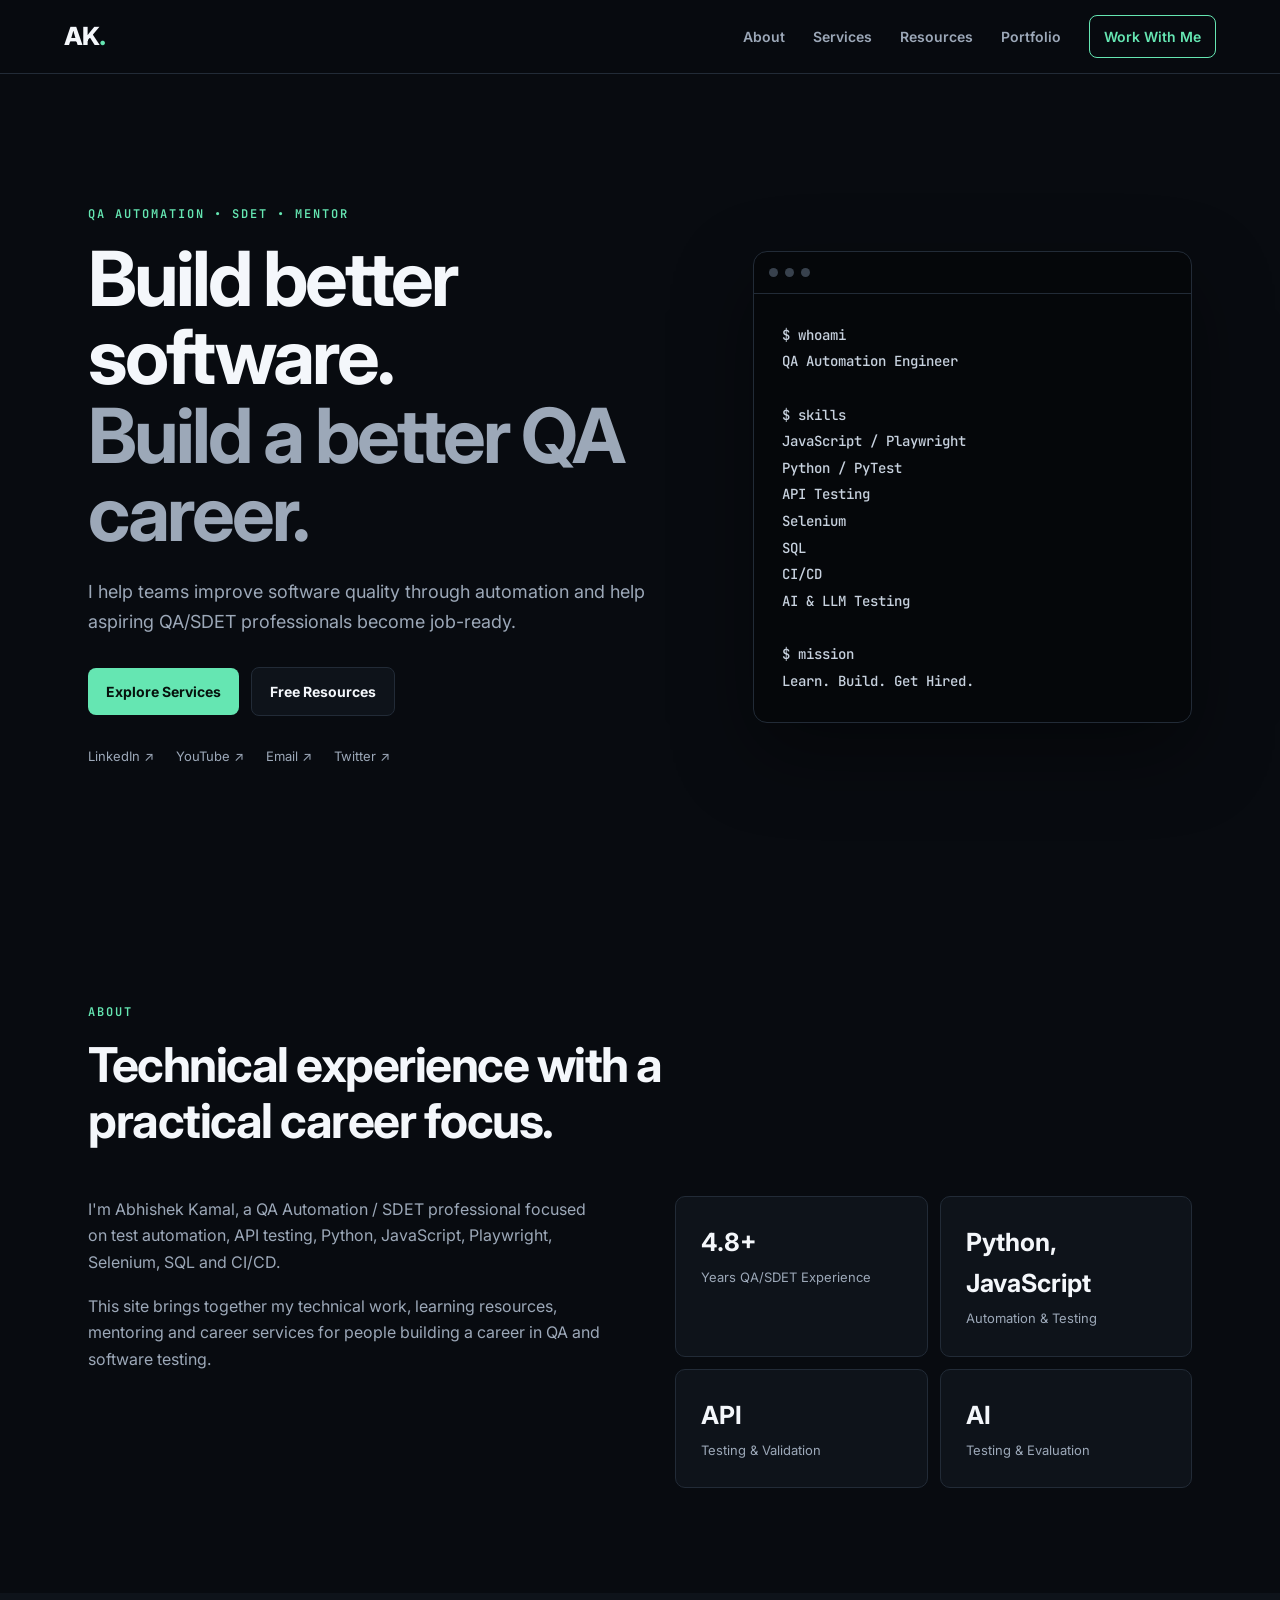
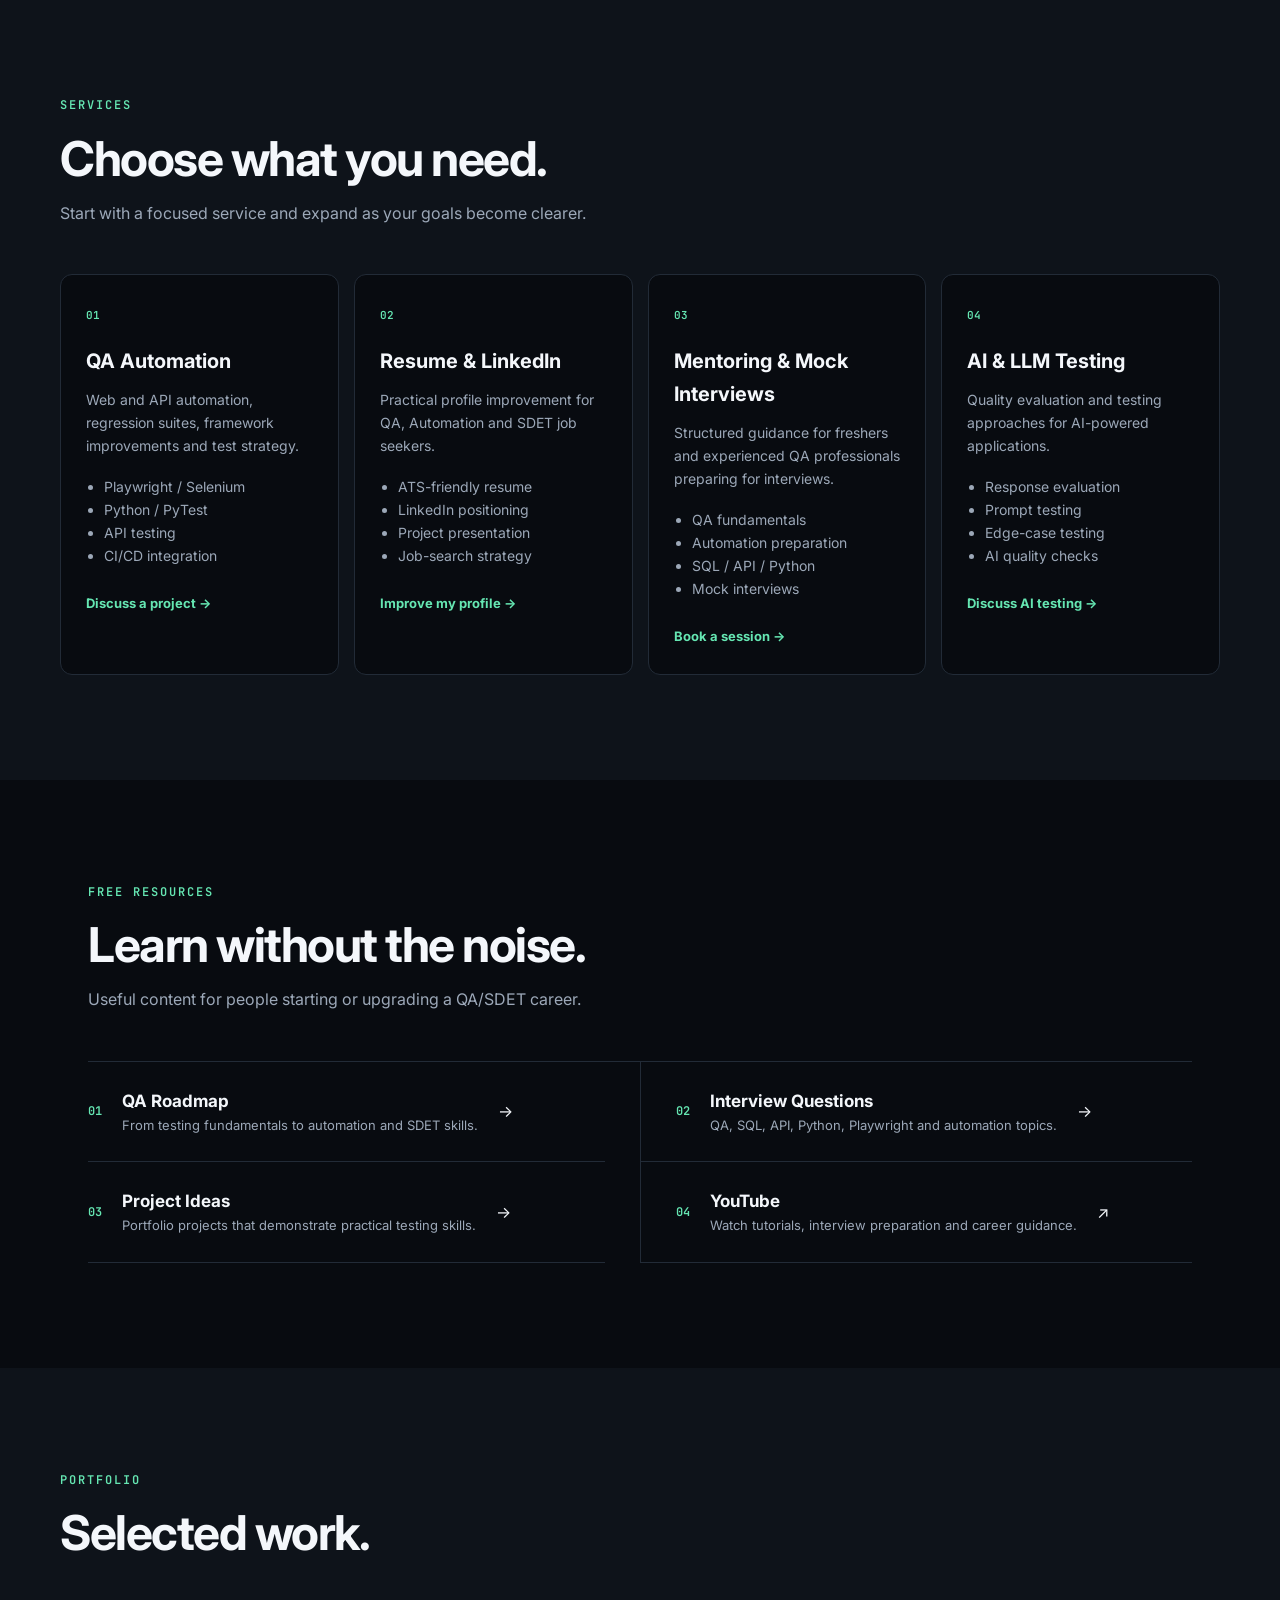
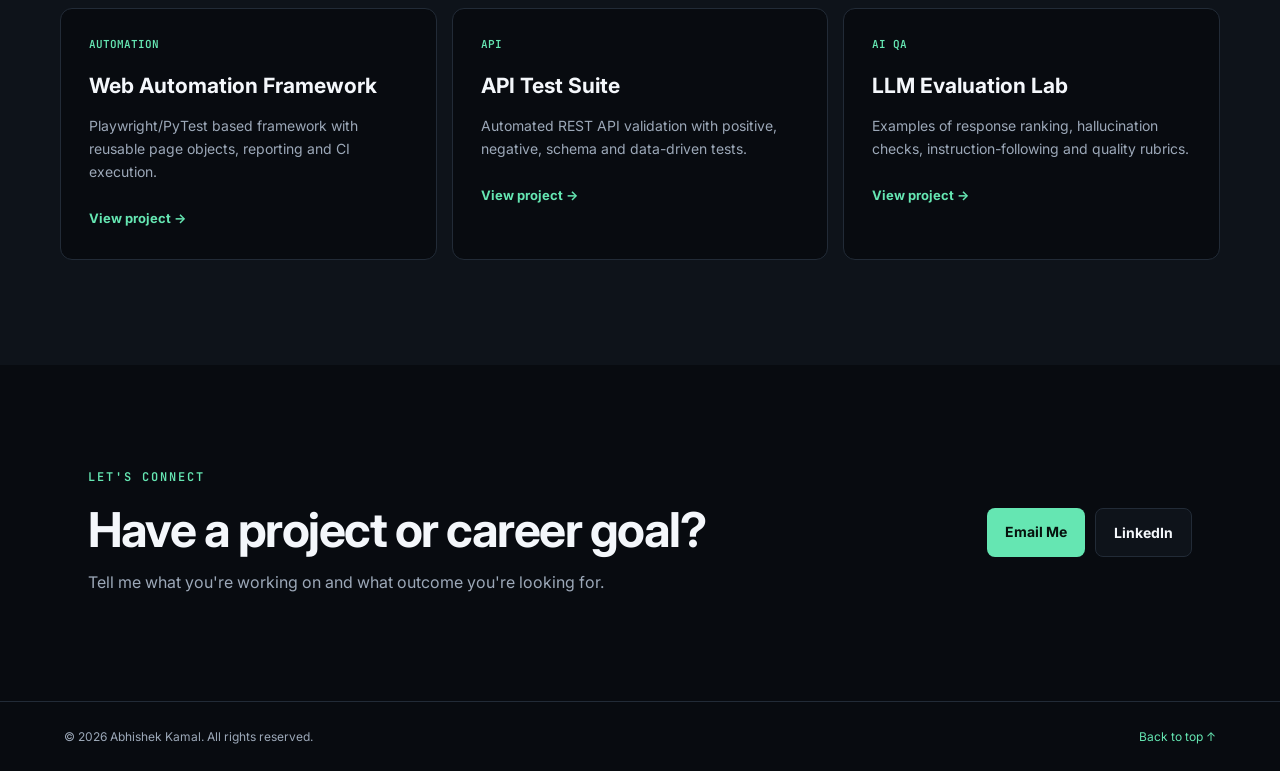
==== index.html @ b606e059 "Initial commit" ====
<!DOCTYPE html>
<html lang="en">

<head>
  <meta charset="UTF-8">
  <meta name="viewport" content="width=device-width, initial-scale=1.0">
  <meta name="description" content="Abhishek Kamal - QA Automation Engineer, SDET, mentor and career guide.">
  <title>Abhishek Kamal | QA & SDET Career Hub</title>
  <link rel="stylesheet" href="assets/css/style.css">
</head>

<body>
  <header class="navbar">
    <a class="brand" href="#home">AK<span>.</span></a>
    <button class="menu-toggle" aria-label="Toggle navigation">☰</button>
    <nav>
      <a href="#about">About</a>
      <a href="#services">Services</a>
      <a href="#resources">Resources</a>
      <a href="#portfolio">Portfolio</a>
      <a href="#contact" class="nav-cta">Work With Me</a>
    </nav>
  </header>

  <main>
    <section id="home" class="hero">
      <div class="hero-content">
        <p class="eyebrow">QA AUTOMATION • SDET • MENTOR</p>
        <h1>Build better software.<br><span>Build a better QA career.</span></h1>
        <p class="hero-text">
          I help teams improve software quality through automation and help aspiring QA/SDET professionals become
          job-ready.
        </p>
        <div class="hero-actions">
          <a class="btn primary" href="#services">Explore Services</a>
          <a class="btn secondary" href="#resources">Free Resources</a>
        </div>
        <div class="quick-links">
          <a href="https://www.linkedin.com/" target="_blank" rel="noopener">LinkedIn ↗</a>
          <a href="https://www.youtube.com/c/novicemakers_abhishekkamal" target="_blank" rel="noopener">YouTube ↗</a>
          <a href="mailto:abhishekkamal.dk+official@gmail.com">Email ↗</a>
          <a href="https://twitter.com/abhishekkamal_">Twitter ↗</a>

        </div>
      </div>
      <div class="hero-card">
        <div class="terminal">
          <div class="terminal-top"><span></span><span></span><span></span></div>
          <pre><code>$ whoami
QA Automation Engineer

$ skills
JavaScript / Playwright
Python / PyTest
API Testing
Selenium
SQL
CI/CD
AI & LLM Testing

$ mission
Learn. Build. Get Hired.</code></pre>
        </div>
      </div>
    </section>

    <section id="about" class="section">
      <div class="section-heading">
        <p class="eyebrow">ABOUT</p>
        <h2>Technical experience with a practical career focus.</h2>
      </div>
      <div class="about-grid">
        <div>
          <p>
            I'm Abhishek Kamal, a QA Automation / SDET professional focused on test automation,
            API testing, Python, JavaScript, Playwright, Selenium, SQL and CI/CD.
          </p>
          <p>
            This site brings together my technical work, learning resources, mentoring and career services
            for people building a career in QA and software testing.
          </p>
        </div>
        <div class="stats">
          <div><strong>4.8+</strong><span>Years QA/SDET Experience</span></div>
          <div><strong>Python, JavaScript</strong><span>Automation & Testing</span></div>
          <div><strong>API</strong><span>Testing & Validation</span></div>
          <div><strong>AI</strong><span>Testing & Evaluation</span></div>
        </div>
      </div>
    </section>

    <section id="services" class="section alt">
      <div class="section-heading">
        <p class="eyebrow">SERVICES</p>
        <h2>Choose what you need.</h2>
        <p>Start with a focused service and expand as your goals become clearer.</p>
      </div>
      <div class="cards">
        <article class="card">
          <span class="card-number">01</span>
          <h3>QA Automation</h3>
          <p>Web and API automation, regression suites, framework improvements and test strategy.</p>
          <ul>
            <li>Playwright / Selenium</li>
            <li>Python / PyTest</li>
            <li>API testing</li>
            <li>CI/CD integration</li>
          </ul>
          <a href="#contact">Discuss a project →</a>
        </article>
        <article class="card">
          <span class="card-number">02</span>
          <h3>Resume & LinkedIn</h3>
          <p>Practical profile improvement for QA, Automation and SDET job seekers.</p>
          <ul>
            <li>ATS-friendly resume</li>
            <li>LinkedIn positioning</li>
            <li>Project presentation</li>
            <li>Job-search strategy</li>
          </ul>
          <a href="#contact">Improve my profile →</a>
        </article>
        <article class="card">
          <span class="card-number">03</span>
          <h3>Mentoring & Mock Interviews</h3>
          <p>Structured guidance for freshers and experienced QA professionals preparing for interviews.</p>
          <ul>
            <li>QA fundamentals</li>
            <li>Automation preparation</li>
            <li>SQL / API / Python</li>
            <li>Mock interviews</li>
          </ul>
          <a href="#contact">Book a session →</a>
        </article>
        <article class="card">
          <span class="card-number">04</span>
          <h3>AI & LLM Testing</h3>
          <p>Quality evaluation and testing approaches for AI-powered applications.</p>
          <ul>
            <li>Response evaluation</li>
            <li>Prompt testing</li>
            <li>Edge-case testing</li>
            <li>AI quality checks</li>
          </ul>
          <a href="#contact">Discuss AI testing →</a>
        </article>
      </div>
    </section>

    <section id="resources" class="section">
      <div class="section-heading">
        <p class="eyebrow">FREE RESOURCES</p>
        <h2>Learn without the noise.</h2>
        <p>Useful content for people starting or upgrading a QA/SDET career.</p>
      </div>
      <div class="resource-grid">
        <a class="resource" href="#" onclick="return false;"><span>01</span>
          <div>
            <h3>QA Roadmap</h3>
            <p>From testing fundamentals to automation and SDET skills.</p>
          </div>→
        </a>
        <a class="resource" href="#" onclick="return false;"><span>02</span>
          <div>
            <h3>Interview Questions</h3>
            <p>QA, SQL, API, Python, Playwright and automation topics.</p>
          </div>→
        </a>
        <a class="resource" href="#" onclick="return false;"><span>03</span>
          <div>
            <h3>Project Ideas</h3>
            <p>Portfolio projects that demonstrate practical testing skills.</p>
          </div>→
        </a>
        <a class="resource" href="https://www.youtube.com/" target="_blank" rel="noopener"><span>04</span>
          <div>
            <h3>YouTube</h3>
            <p>Watch tutorials, interview preparation and career guidance.</p>
          </div>↗
        </a>
      </div>
    </section>

    <section id="portfolio" class="section alt">
      <div class="section-heading">
        <p class="eyebrow">PORTFOLIO</p>
        <h2>Selected work.</h2>
      </div>
      <div class="portfolio-grid">
        <article class="project">
          <div class="project-tag">AUTOMATION</div>
          <h3>Web Automation Framework</h3>
          <p>Playwright/PyTest based framework with reusable page objects, reporting and CI execution.</p><a href="#"
            onclick="return false;">View project →</a>
        </article>
        <article class="project">
          <div class="project-tag">API</div>
          <h3>API Test Suite</h3>
          <p>Automated REST API validation with positive, negative, schema and data-driven tests.</p><a href="#"
            onclick="return false;">View project →</a>
        </article>
        <article class="project">
          <div class="project-tag">AI QA</div>
          <h3>LLM Evaluation Lab</h3>
          <p>Examples of response ranking, hallucination checks, instruction-following and quality rubrics.</p><a
            href="#" onclick="return false;">View project →</a>
        </article>
      </div>
    </section>

    <section id="contact" class="section contact">
      <div>
        <p class="eyebrow">LET'S CONNECT</p>
        <h2>Have a project or career goal?</h2>
        <p>Tell me what you're working on and what outcome you're looking for.</p>
      </div>
      <div class="contact-actions">
        <a class="btn primary" href="mailto:abhishekkamal.dk+official@gmail.com?subject=Website%20Enquiry">Email Me</a>
        <a class="btn secondary" href="https://www.linkedin.com/" target="_blank" rel="noopener">LinkedIn</a>
      </div>
    </section>
  </main>

  <footer>
    <p>© 2026 Abhishek Kamal. All rights reserved.</p>
    <div><a href="#home">Back to top ↑</a></div>
  </footer>
  <script src="assets/js/script.js"></script>
</body>

</html>
---- assets/css/style.css ----
@import url('https://fonts.googleapis.com/css2?family=Inter:wght@400;500;600;700;800&family=JetBrains+Mono:wght@500;600&display=swap');

:root {
  --bg: #080b10;
  --surface: #0e131a;
  --surface-2: #121923;
  --text: #f4f7fb;
  --muted: #9ca8b8;
  --line: #222b37;
  --accent: #65e6b2;
  --accent-2: #5bc0ff;
  --max: 1160px;
}

* { box-sizing: border-box; margin: 0; padding: 0; }
html { scroll-behavior: smooth; }
body {
  background: var(--bg); color: var(--text); font-family: Inter, sans-serif;
  line-height: 1.65;
}
a { color: inherit; text-decoration: none; }
.navbar {
  height: 74px; border-bottom: 1px solid var(--line); display: flex;
  align-items: center; justify-content: space-between; padding: 0 5vw;
  position: sticky; top: 0; z-index: 10; background: rgba(8,11,16,.9);
  backdrop-filter: blur(12px);
}
.brand { font-size: 25px; font-weight: 800; letter-spacing: -1px; }
.brand span { color: var(--accent); }
nav { display: flex; align-items: center; gap: 28px; }
nav a { color: var(--muted); font-size: 14px; font-weight: 600; }
nav a:hover { color: var(--text); }
.nav-cta { border: 1px solid var(--accent); color: var(--accent); padding: 9px 14px; border-radius: 8px; }
.menu-toggle { display: none; background: none; border: 0; color: var(--text); font-size: 24px; }

.hero, .section { max-width: var(--max); margin: auto; padding: 105px 28px; }
.hero { min-height: calc(100vh - 74px); display: grid; grid-template-columns: 1.15fr .85fr; gap: 70px; align-items: center; }
.eyebrow { font: 600 12px/1.2 "JetBrains Mono", monospace; letter-spacing: 2px; color: var(--accent); margin-bottom: 18px; }
h1 { font-size: clamp(42px, 6vw, 76px); line-height: 1.03; letter-spacing: -3px; }
h1 span { color: var(--muted); }
.hero-text { color: var(--muted); font-size: 18px; max-width: 650px; margin: 25px 0 30px; }
.hero-actions, .quick-links { display: flex; gap: 12px; align-items: center; flex-wrap: wrap; }
.btn { display: inline-block; padding: 12px 18px; border-radius: 8px; font-weight: 700; font-size: 14px; }
.primary { background: var(--accent); color: #06120d; }
.secondary { border: 1px solid var(--line); background: var(--surface); }
.quick-links { margin-top: 30px; gap: 22px; }
.quick-links a { color: var(--muted); font-size: 13px; }
.quick-links a:hover { color: var(--accent); }

.terminal { border: 1px solid var(--line); border-radius: 14px; background: #05070a; box-shadow: 0 30px 80px rgba(0,0,0,.4); overflow: hidden; }
.terminal-top { height: 42px; border-bottom: 1px solid var(--line); display: flex; align-items: center; gap: 7px; padding: 0 15px; }
.terminal-top span { width: 9px; height: 9px; border-radius: 50%; background: #38414d; }
pre { padding: 28px; overflow: auto; }
code { font: 500 14px/1.9 "JetBrains Mono", monospace; color: #c8d2df; }

.section-heading { max-width: 720px; margin-bottom: 48px; }
.section-heading h2, .contact h2 { font-size: clamp(30px, 4vw, 48px); line-height: 1.15; letter-spacing: -1.5px; }
.section-heading > p:last-child { color: var(--muted); margin-top: 14px; }
.alt { max-width: none; background: var(--surface); }
.alt > * { max-width: var(--max); margin-left: auto; margin-right: auto; }
.about-grid { display: grid; grid-template-columns: 1fr 1fr; gap: 70px; }
.about-grid p { color: var(--muted); margin-bottom: 18px; }
.stats { display: grid; grid-template-columns: 1fr 1fr; gap: 12px; }
.stats div { border: 1px solid var(--line); background: var(--surface); padding: 25px; border-radius: 10px; }
.stats strong { display: block; font-size: 25px; }
.stats span { color: var(--muted); font-size: 13px; }

.cards { display: grid; grid-template-columns: repeat(4, 1fr); gap: 15px; }
.card { border: 1px solid var(--line); background: var(--bg); padding: 25px; border-radius: 12px; }
.card-number, .project-tag { font: 600 11px "JetBrains Mono", monospace; color: var(--accent); }
.card h3 { margin: 18px 0 10px; font-size: 20px; }
.card p, .card li, .project p { color: var(--muted); font-size: 14px; }
.card ul { margin: 18px 0 22px 18px; }
.card a, .project a { color: var(--accent); font-size: 13px; font-weight: 700; }

.resource-grid { display: grid; grid-template-columns: 1fr 1fr; border-top: 1px solid var(--line); }
.resource { padding: 25px 0; border-bottom: 1px solid var(--line); display: flex; gap: 20px; align-items: center; }
.resource:nth-child(odd) { margin-right: 35px; }
.resource:nth-child(even) { padding-left: 35px; border-left: 1px solid var(--line); }
.resource span { font: 600 12px "JetBrains Mono", monospace; color: var(--accent); }
.resource h3 { font-size: 17px; }
.resource p { color: var(--muted); font-size: 13px; }

.portfolio-grid { display: grid; grid-template-columns: repeat(3, 1fr); gap: 15px; }
.project { border: 1px solid var(--line); padding: 28px; border-radius: 12px; background: var(--bg); }
.project h3 { margin: 18px 0 10px; font-size: 21px; }
.project a { display: inline-block; margin-top: 25px; }

.contact { display: flex; justify-content: space-between; align-items: center; gap: 40px; }
.contact p:last-child { color: var(--muted); margin-top: 12px; }
.contact-actions { display: flex; gap: 10px; white-space: nowrap; }

footer { border-top: 1px solid var(--line); padding: 25px 5vw; display: flex; justify-content: space-between; color: var(--muted); font-size: 12px; }
footer a { color: var(--accent); }

@media (max-width: 900px) {
  .hero { grid-template-columns: 1fr; padding-top: 75px; }
  .cards { grid-template-columns: 1fr 1fr; }
  .about-grid { grid-template-columns: 1fr; }
  .portfolio-grid { grid-template-columns: 1fr; }
}
@media (max-width: 650px) {
  .navbar { padding: 0 20px; }
  .menu-toggle { display: block; }
  nav { display: none; position: absolute; top: 74px; left: 0; right: 0; background: var(--surface); padding: 20px; flex-direction: column; align-items: stretch; }
  nav.open { display: flex; }
  .hero, .section { padding: 75px 20px; }
  h1 { letter-spacing: -2px; }
  .cards, .stats, .resource-grid { grid-template-columns: 1fr; }
  .resource:nth-child(odd) { margin-right: 0; }
  .resource:nth-child(even) { padding-left: 0; border-left: 0; }
  .contact { display: block; }
  .contact-actions { margin-top: 25px; }
  footer { display: block; }
}
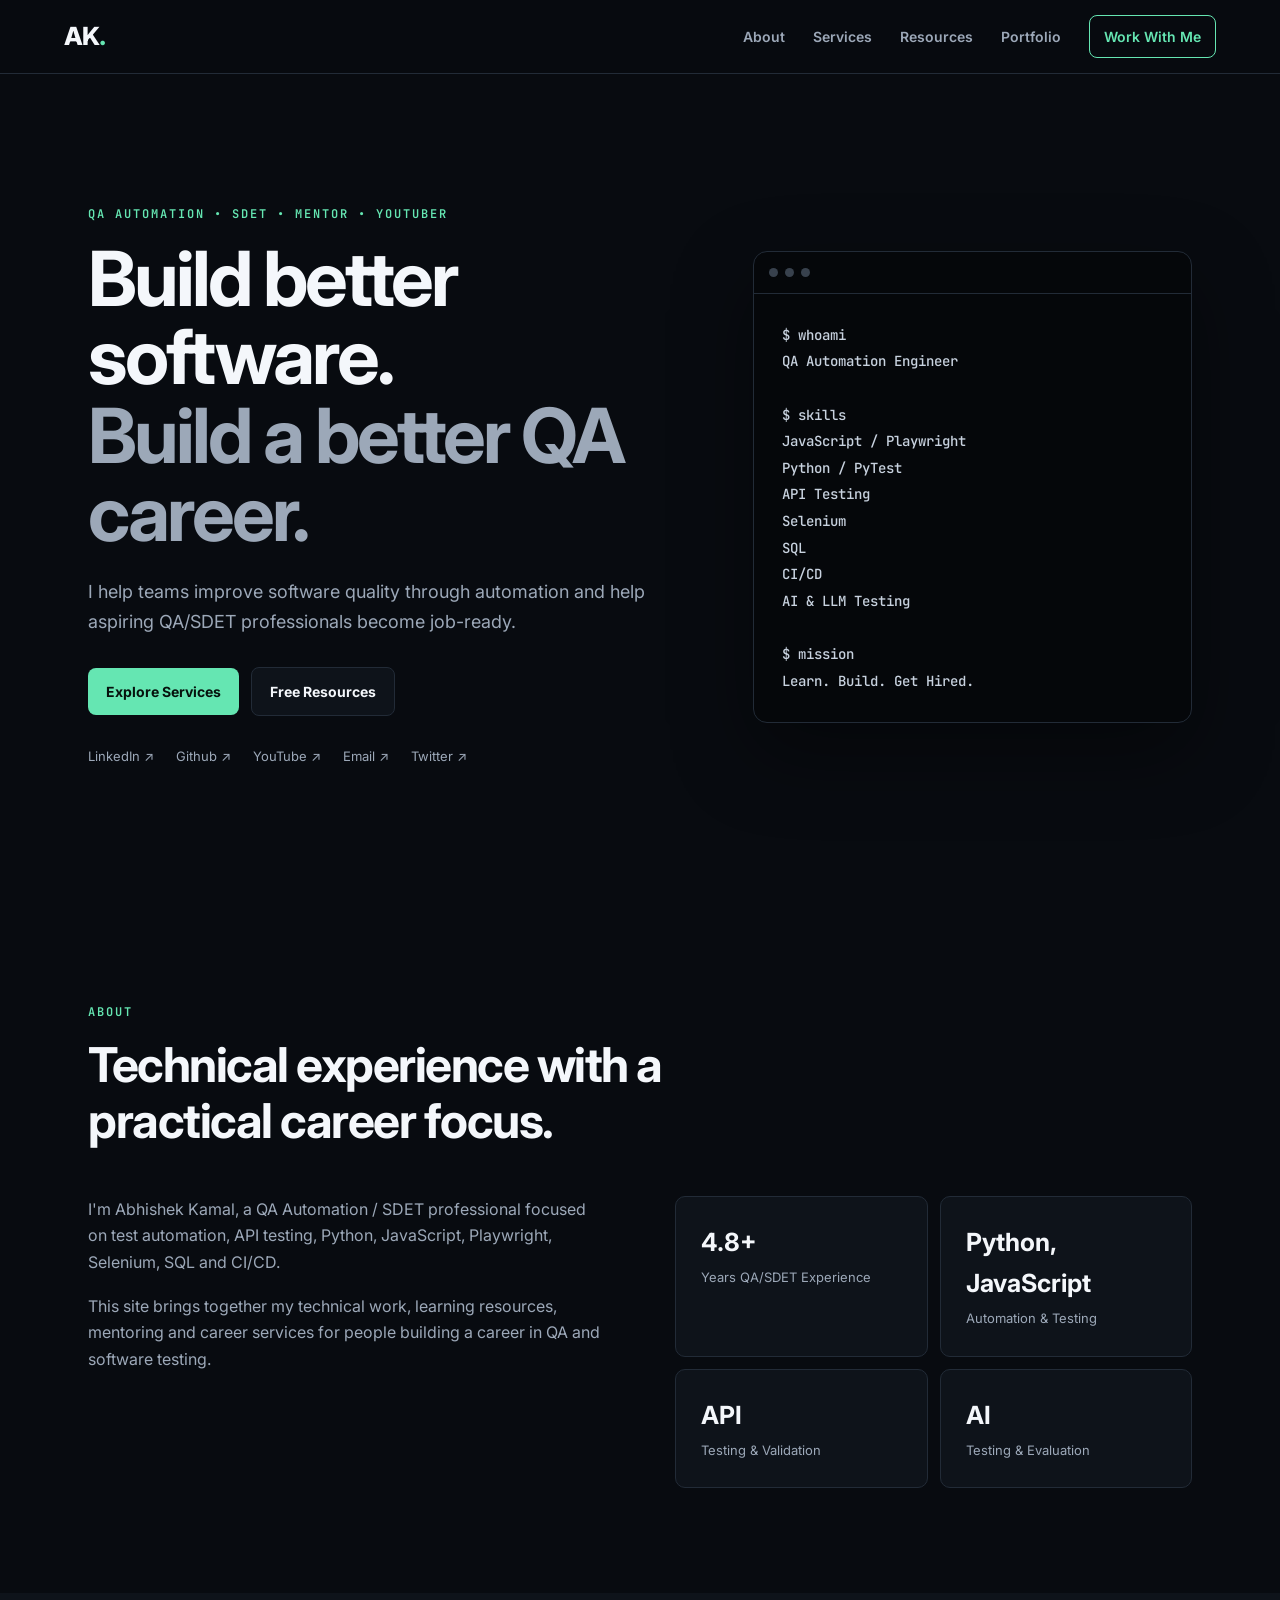
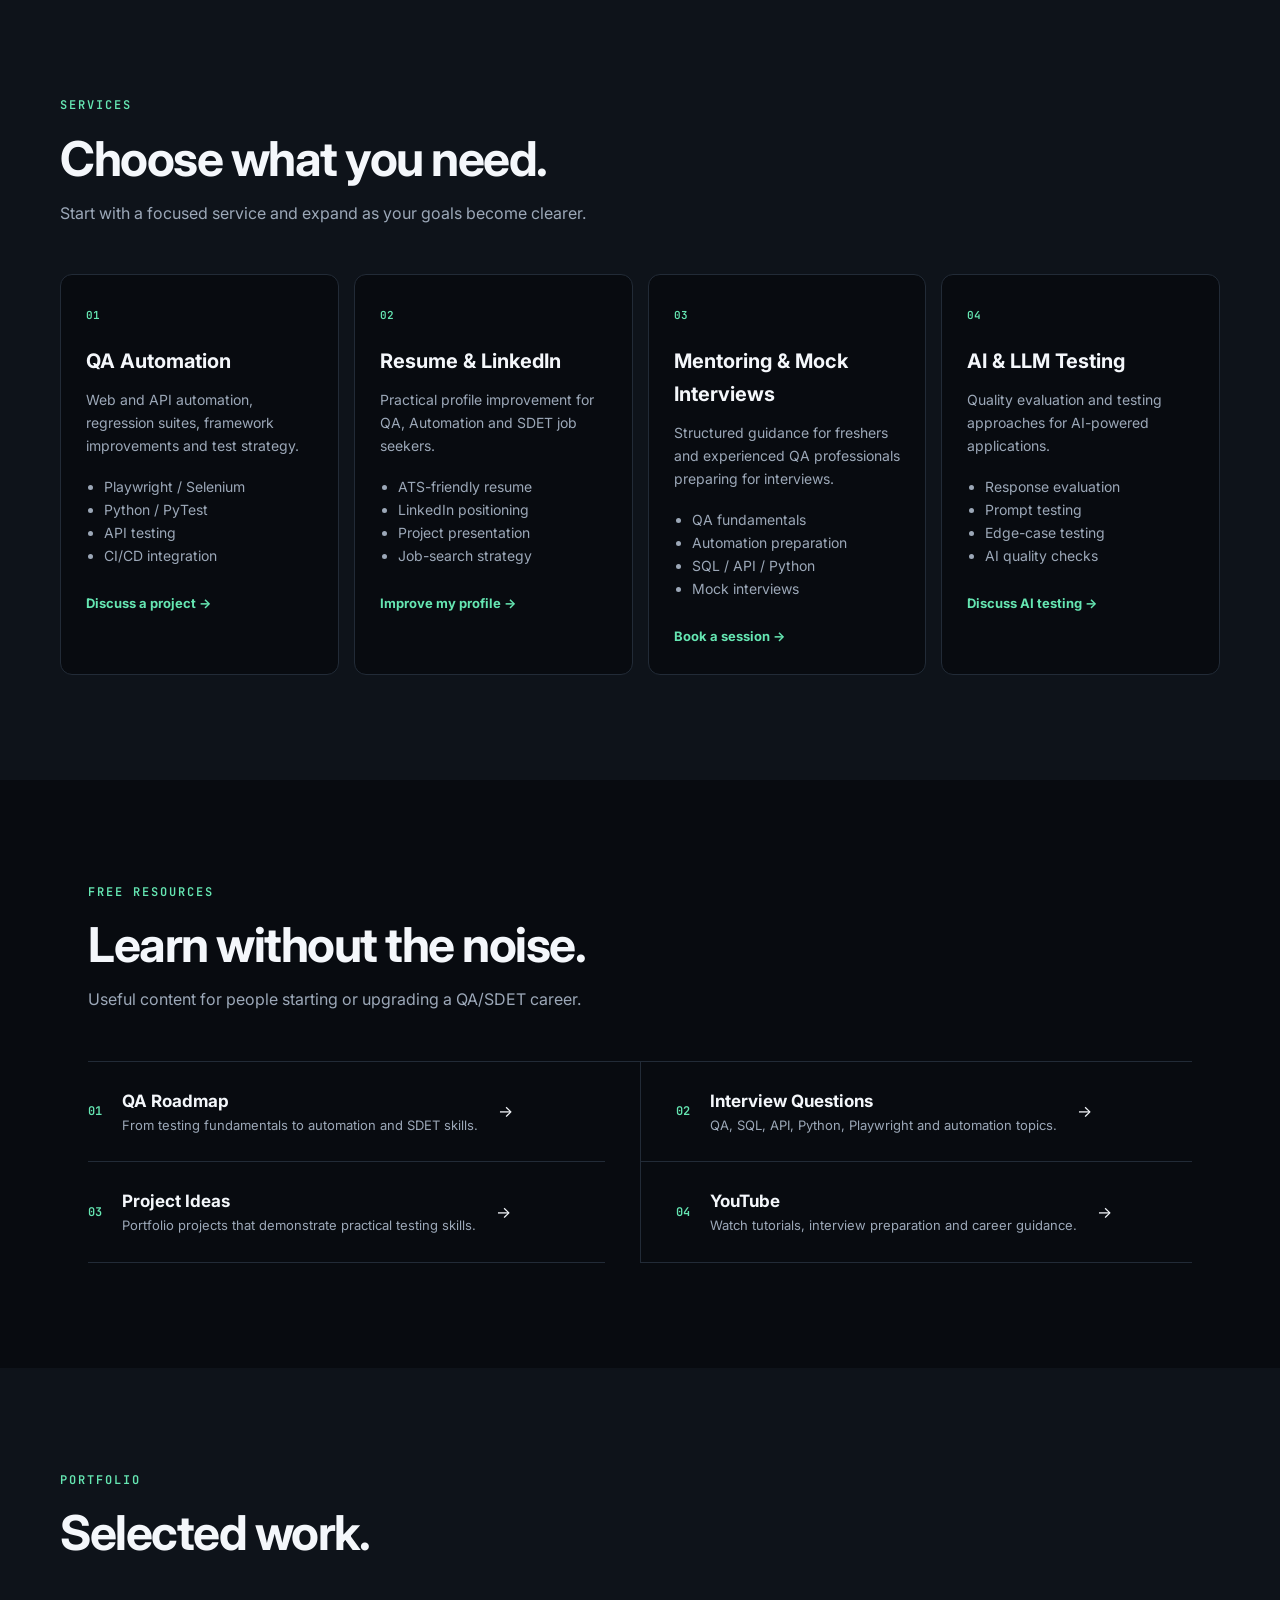
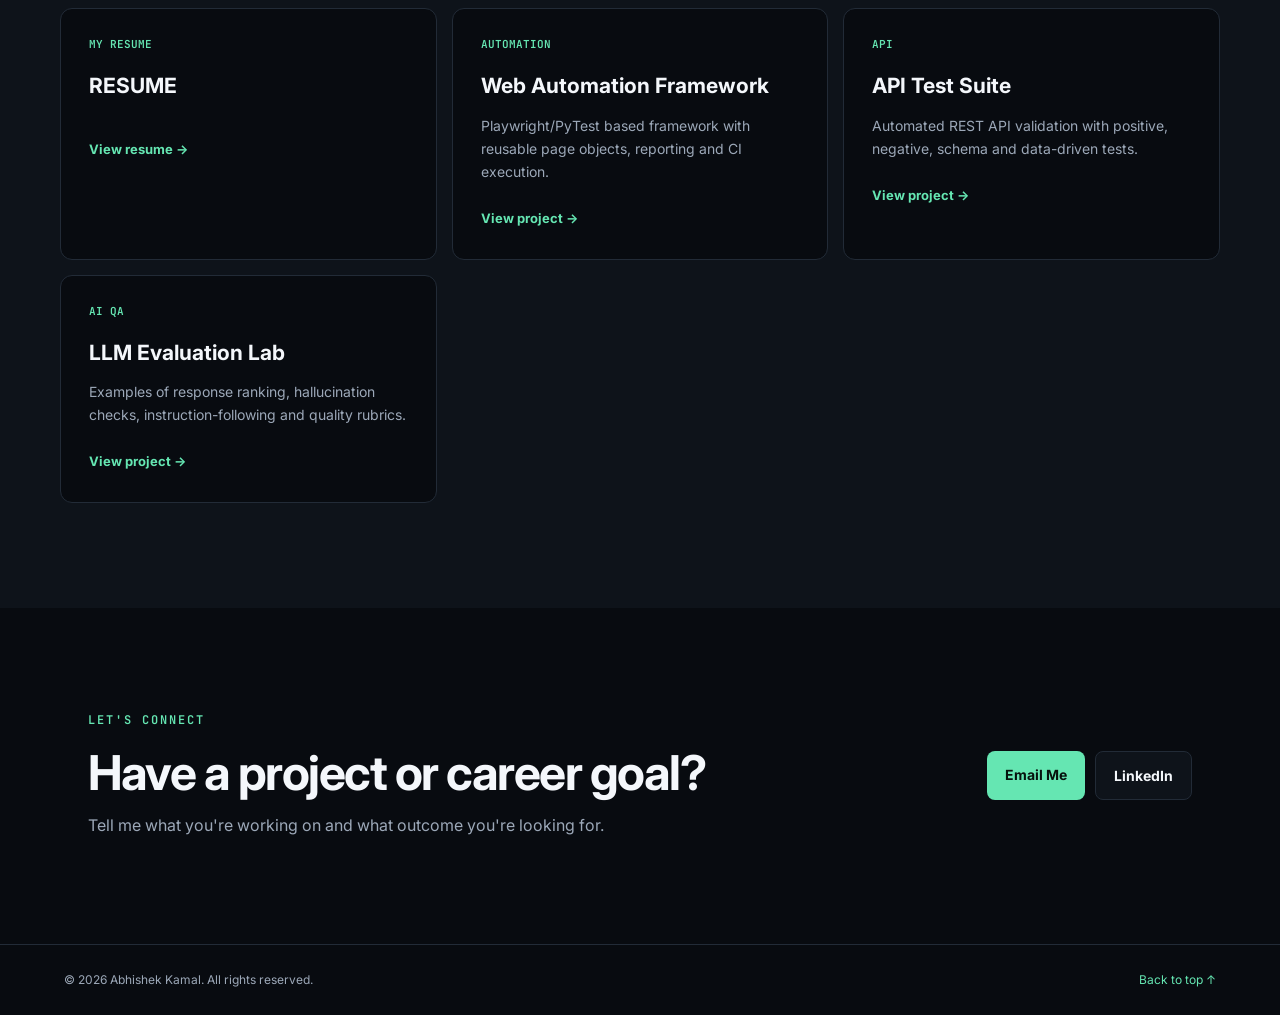
==== commit 8b33884c: "added pdf files" ====
--- a/index.html
+++ b/index.html
@@ -25,7 +25,7 @@
   <main>
     <section id="home" class="hero">
       <div class="hero-content">
-        <p class="eyebrow">QA AUTOMATION • SDET • MENTOR</p>
+        <p class="eyebrow">QA AUTOMATION • SDET • MENTOR • YOUTUBER</p>
         <h1>Build better software.<br><span>Build a better QA career.</span></h1>
         <p class="hero-text">
           I help teams improve software quality through automation and help aspiring QA/SDET professionals become
@@ -37,6 +37,7 @@
         </div>
         <div class="quick-links">
           <a href="https://www.linkedin.com/" target="_blank" rel="noopener">LinkedIn ↗</a>
+          <a href="https://github.com/abhishek-kamal">Github ↗</a>
           <a href="https://www.youtube.com/c/novicemakers_abhishekkamal" target="_blank" rel="noopener">YouTube ↗</a>
           <a href="mailto:abhishekkamal.dk+official@gmail.com">Email ↗</a>
           <a href="https://twitter.com/abhishekkamal_">Twitter ↗</a>
@@ -154,29 +155,29 @@
         <p>Useful content for people starting or upgrading a QA/SDET career.</p>
       </div>
       <div class="resource-grid">
-        <a class="resource" href="#" onclick="return false;"><span>01</span>
+        <a class="resource" href="./assets/documents/Abhishek_Kamal_QA_Roadmap_Master_Guide.pdf" target="_blank"><span>01</span>
           <div>
             <h3>QA Roadmap</h3>
             <p>From testing fundamentals to automation and SDET skills.</p>
           </div>→
         </a>
-        <a class="resource" href="#" onclick="return false;"><span>02</span>
+        <a class="resource" href="./assets/documents/Abhishek_Kamal_QA_SDET_Interview_Questions_Master_Guide.pdf" target="_blank"><span>02</span>
           <div>
             <h3>Interview Questions</h3>
             <p>QA, SQL, API, Python, Playwright and automation topics.</p>
           </div>→
         </a>
-        <a class="resource" href="#" onclick="return false;"><span>03</span>
+        <a class="resource" href="./assets/documents/Abhishek_Kamal_QA_SDET_Project_Ideas_Master_Guide.pdf" target="_blank"><span>03</span>
           <div>
             <h3>Project Ideas</h3>
             <p>Portfolio projects that demonstrate practical testing skills.</p>
           </div>→
         </a>
-        <a class="resource" href="https://www.youtube.com/" target="_blank" rel="noopener"><span>04</span>
+        <a class="resource" href="./assets/documents/Abhishek_Kamal_QA_SDET_YouTube_Tutorials_Career_Guide_Master_Guide.pdf" target="_blank" rel="noopener"><span>04</span>
           <div>
             <h3>YouTube</h3>
             <p>Watch tutorials, interview preparation and career guidance.</p>
-          </div>↗
+          </div>→
         </a>
       </div>
     </section>
@@ -187,6 +188,12 @@
         <h2>Selected work.</h2>
       </div>
       <div class="portfolio-grid">
+        <article class="project">
+          <div class="project-tag">MY RESUME</div>
+          <h3>RESUME</h3>
+          <p></p><a href="#"
+            onclick="return false;">View resume →</a>
+        </article>
         <article class="project">
           <div class="project-tag">AUTOMATION</div>
           <h3>Web Automation Framework</h3>
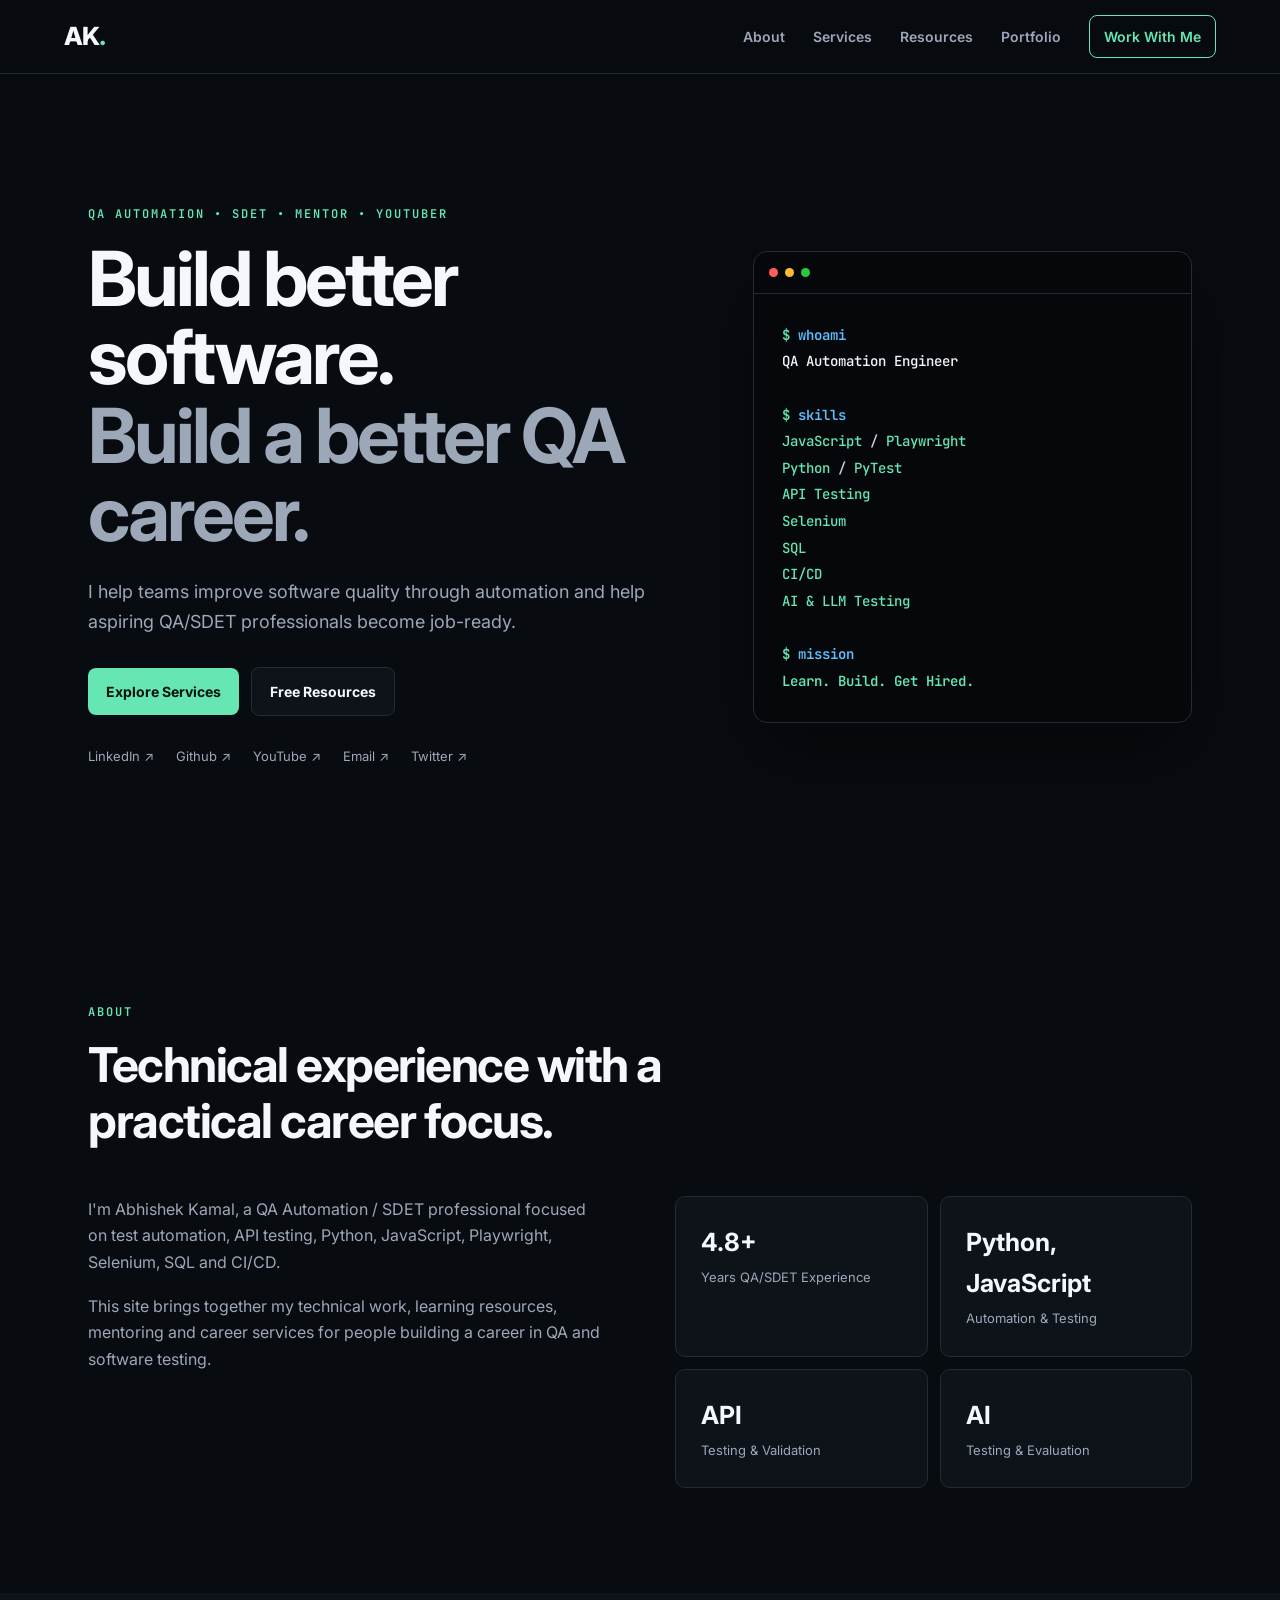
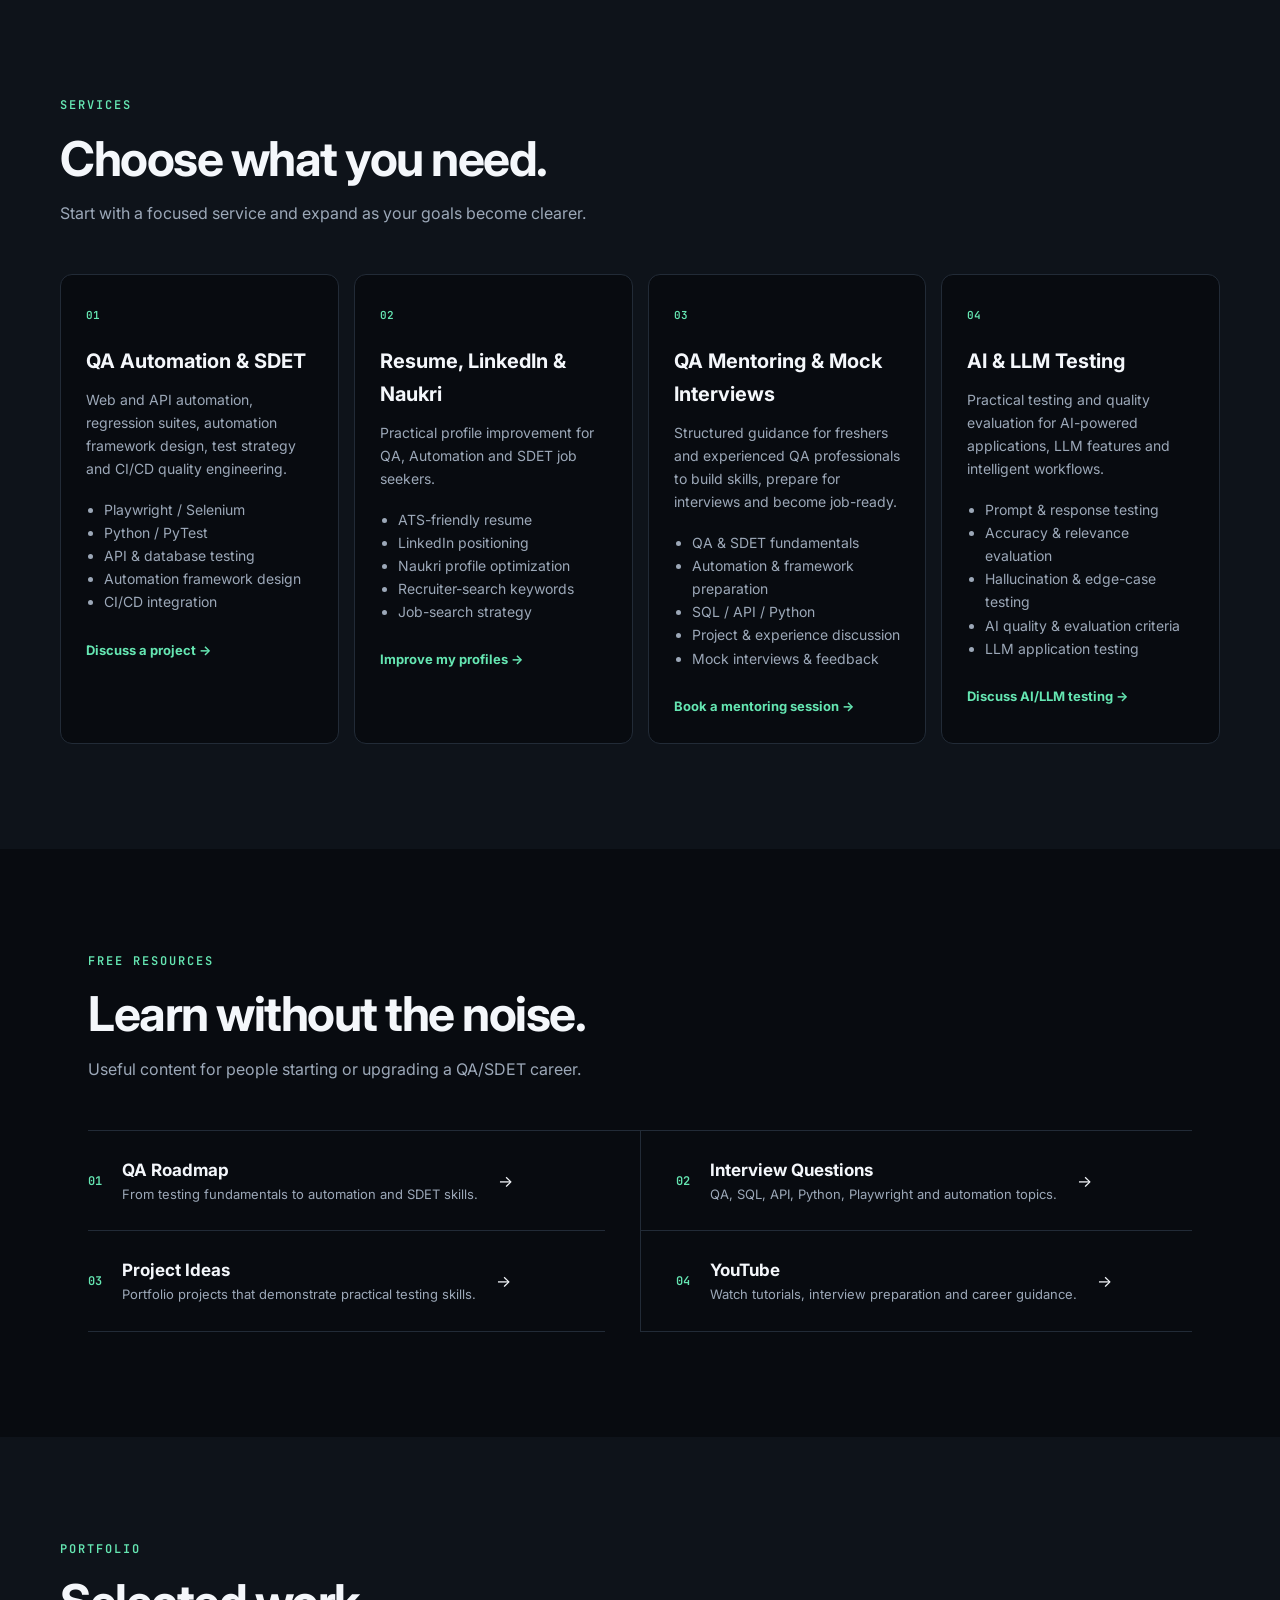
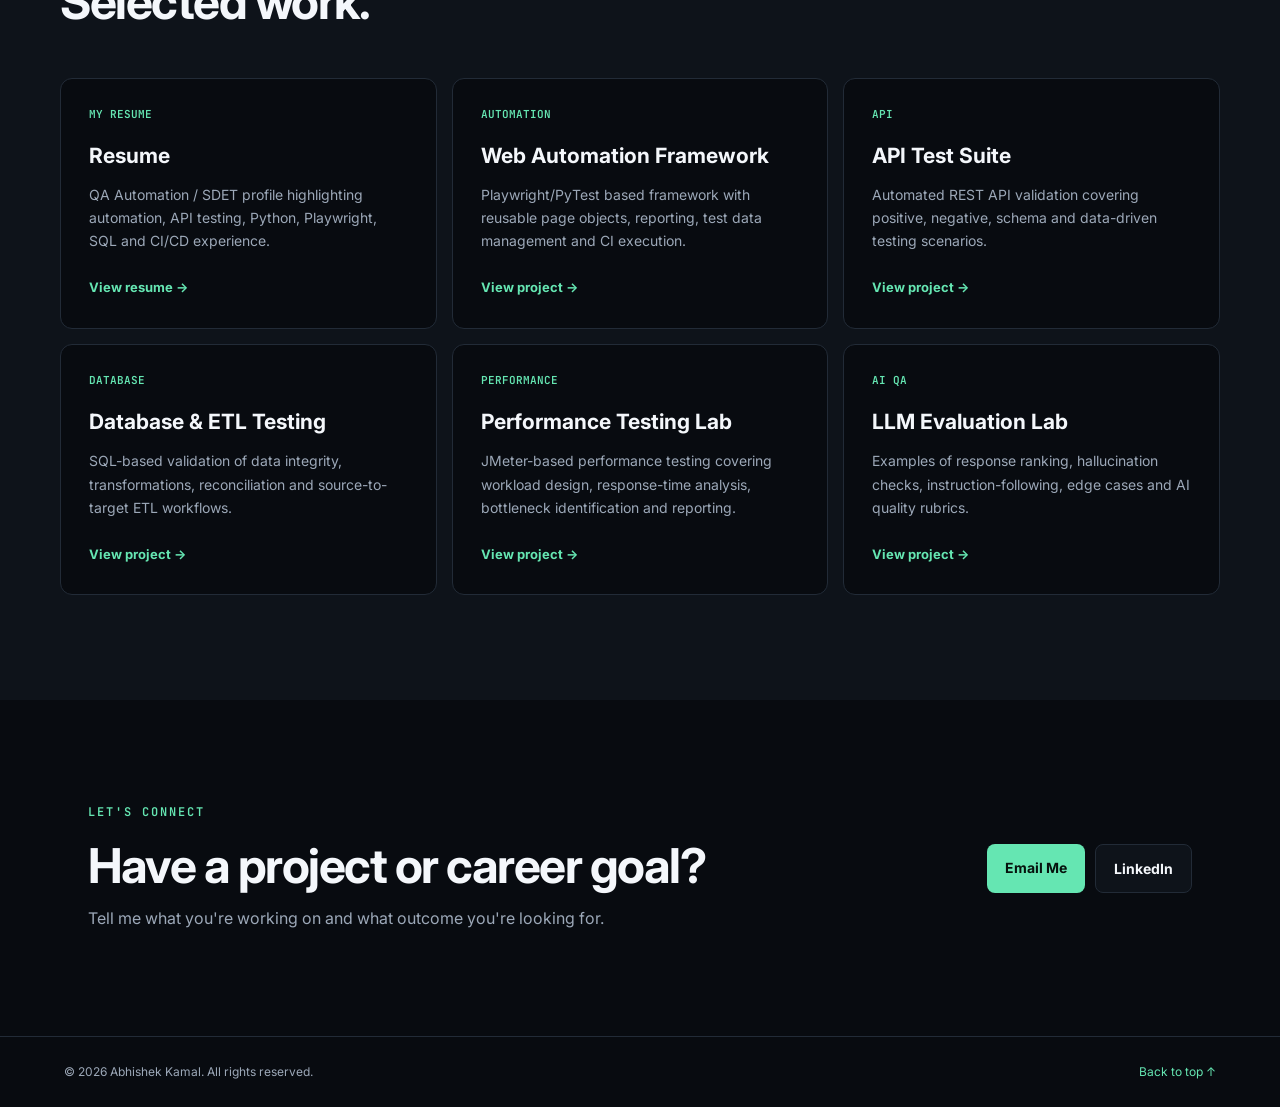
==== commit 127f4237: "major updates  10/ oct 2026" ====
--- a/index.html
+++ b/index.html
@@ -1,238 +1,553 @@
-<!DOCTYPE html>
+<!doctype html>
 <html lang="en">
-
-<head>
-  <meta charset="UTF-8">
-  <meta name="viewport" content="width=device-width, initial-scale=1.0">
-  <meta name="description" content="Abhishek Kamal - QA Automation Engineer, SDET, mentor and career guide.">
-  <title>Abhishek Kamal | QA & SDET Career Hub</title>
-  <link rel="stylesheet" href="assets/css/style.css">
-</head>
-
-<body>
-  <header class="navbar">
-    <a class="brand" href="#home">AK<span>.</span></a>
-    <button class="menu-toggle" aria-label="Toggle navigation">☰</button>
-    <nav>
-      <a href="#about">About</a>
-      <a href="#services">Services</a>
-      <a href="#resources">Resources</a>
-      <a href="#portfolio">Portfolio</a>
-      <a href="#contact" class="nav-cta">Work With Me</a>
-    </nav>
-  </header>
-
-  <main>
-    <section id="home" class="hero">
-      <div class="hero-content">
-        <p class="eyebrow">QA AUTOMATION • SDET • MENTOR • YOUTUBER</p>
-        <h1>Build better software.<br><span>Build a better QA career.</span></h1>
-        <p class="hero-text">
-          I help teams improve software quality through automation and help aspiring QA/SDET professionals become
-          job-ready.
-        </p>
-        <div class="hero-actions">
-          <a class="btn primary" href="#services">Explore Services</a>
-          <a class="btn secondary" href="#resources">Free Resources</a>
-        </div>
-        <div class="quick-links">
-          <a href="https://www.linkedin.com/" target="_blank" rel="noopener">LinkedIn ↗</a>
-          <a href="https://github.com/abhishek-kamal">Github ↗</a>
-          <a href="https://www.youtube.com/c/novicemakers_abhishekkamal" target="_blank" rel="noopener">YouTube ↗</a>
-          <a href="mailto:abhishekkamal.dk+official@gmail.com">Email ↗</a>
-          <a href="https://twitter.com/abhishekkamal_">Twitter ↗</a>
-
-        </div>
-      </div>
-      <div class="hero-card">
-        <div class="terminal">
-          <div class="terminal-top"><span></span><span></span><span></span></div>
-          <pre><code>$ whoami
-QA Automation Engineer
-
-$ skills
-JavaScript / Playwright
-Python / PyTest
-API Testing
-Selenium
-SQL
-CI/CD
-AI & LLM Testing
-
-$ mission
-Learn. Build. Get Hired.</code></pre>
-        </div>
-      </div>
-    </section>
-
-    <section id="about" class="section">
-      <div class="section-heading">
-        <p class="eyebrow">ABOUT</p>
-        <h2>Technical experience with a practical career focus.</h2>
-      </div>
-      <div class="about-grid">
+  <head>
+    <meta charset="UTF-8" />
+    <meta name="viewport" content="width=device-width, initial-scale=1.0" />
+    <meta
+      name="description"
+      content="Abhishek Kamal - QA Automation Engineer, SDET, mentor and career guide."
+    />
+    <title>Abhishek Kamal | QA & SDET Career Hub</title>
+    <link rel="stylesheet" href="assets/css/style.css" />
+  </head>
+
+  <body>
+    <header class="navbar">
+      <a class="brand" href="#home">AK<span>.</span></a>
+      <button class="menu-toggle" aria-label="Toggle navigation">☰</button>
+      <nav>
+        <a href="#about">About</a>
+        <a href="#services">Services</a>
+        <a href="#resources">Resources</a>
+        <a href="#portfolio">Portfolio</a>
+        <a href="#contact" class="nav-cta">Work With Me</a>
+      </nav>
+    </header>
+
+    <main>
+      <section id="home" class="hero">
+        <div class="hero-content">
+          <p class="eyebrow">QA AUTOMATION • SDET • MENTOR • YOUTUBER</p>
+          <h1>
+            Build better software.<br /><span>Build a better QA career.</span>
+          </h1>
+          <p class="hero-text">
+            I help teams improve software quality through automation and help
+            aspiring QA/SDET professionals become job-ready.
+          </p>
+          <div class="hero-actions">
+            <a class="btn primary" href="#services">Explore Services</a>
+            <a class="btn secondary" href="#resources">Free Resources</a>
+          </div>
+          <div class="quick-links">
+            <a href="https://www.linkedin.com/" target="_blank" rel="noopener"
+              >LinkedIn ↗</a
+            >
+            <a href="https://github.com/abhishek-kamal">Github ↗</a>
+            <a
+              href="https://www.youtube.com/c/novicemakers_abhishekkamal"
+              target="_blank"
+              rel="noopener"
+              >YouTube ↗</a
+            >
+            <a href="mailto:abhishekkamal.dk+official@gmail.com">Email ↗</a>
+            <a href="https://twitter.com/abhishekkamal_">Twitter ↗</a>
+          </div>
+        </div>
+
+        <div class="hero-card">
+          <div class="terminal">
+            <div class="terminal-top">
+              <span></span>
+              <span></span>
+              <span></span>
+            </div>
+
+            <pre><code><span class="terminal-prompt">$</span> <span class="terminal-command">whoami</span>
+<span class="terminal-output">QA Automation Engineer</span>
+
+<span class="terminal-prompt">$</span> <span class="terminal-command">skills</span>
+<span class="terminal-tech">JavaScript</span> / <span class="terminal-tech">Playwright</span>
+<span class="terminal-tech">Python</span> / <span class="terminal-tech">PyTest</span>
+<span class="terminal-tech">API Testing</span>
+<span class="terminal-tech">Selenium</span>
+<span class="terminal-tech">SQL</span>
+<span class="terminal-tech">CI/CD</span>
+<span class="terminal-tech">AI &amp; LLM Testing</span>
+
+<span class="terminal-prompt">$</span> <span class="terminal-command">mission</span>
+<span class="terminal-mission">Learn. Build. Get Hired.</span></code></pre>
+          </div>
+        </div>
+      </section>
+
+      <section id="about" class="section">
+        <div class="section-heading">
+          <p class="eyebrow">ABOUT</p>
+          <h2>Technical experience with a practical career focus.</h2>
+        </div>
+        <div class="about-grid">
+          <div>
+            <p>
+              I'm Abhishek Kamal, a QA Automation / SDET professional focused on
+              test automation, API testing, Python, JavaScript, Playwright,
+              Selenium, SQL and CI/CD.
+            </p>
+            <p>
+              This site brings together my technical work, learning resources,
+              mentoring and career services for people building a career in QA
+              and software testing.
+            </p>
+          </div>
+          <div class="stats">
+            <div>
+              <strong>4.8+</strong><span>Years QA/SDET Experience</span>
+            </div>
+            <div>
+              <strong>Python, JavaScript</strong
+              ><span>Automation & Testing</span>
+            </div>
+            <div><strong>API</strong><span>Testing & Validation</span></div>
+            <div><strong>AI</strong><span>Testing & Evaluation</span></div>
+          </div>
+        </div>
+      </section>
+
+      <section id="services" class="section alt">
+        <div class="section-heading">
+          <p class="eyebrow">SERVICES</p>
+          <h2>Choose what you need.</h2>
+          <p>
+            Start with a focused service and expand as your goals become
+            clearer.
+          </p>
+        </div>
+        <div class="cards">
+          <!-- <article class="card">
+            <span class="card-number">01</span>
+            <h3>QA Automation</h3>
+            <p>
+              Web and API automation, regression suites, framework improvements
+              and test strategy.
+            </p>
+            <ul>
+              <li>Playwright / Selenium</li>
+              <li>Python / PyTest</li>
+              <li>API testing</li>
+              <li>CI/CD integration</li>
+            </ul>
+            <a href="#contact">Discuss a project →</a>
+          </article> -->
+          <!-- <article class="card">
+            <span class="card-number">02</span>
+            <h3>Resume &amp; LinkedIn</h3>
+            <p>
+              Practical profile improvement for QA, Automation and SDET job
+              seekers.
+            </p>
+            <ul>
+              <li>ATS-friendly resume</li>
+              <li>LinkedIn positioning</li>
+              <li>Project presentation</li>
+              <li>Job-search strategy</li>
+            </ul>
+            <a href="#contact">Improve my profile →</a>
+          </article> -->
+
+         <article class="card">
+  <span class="card-number">01</span>
+
+  <h3>QA Automation &amp; SDET</h3>
+
+  <p>
+  Web and API automation, regression suites, automation framework design,
+  test strategy and CI/CD quality engineering.
+</p>
+
+  <ul>
+    <li>Playwright / Selenium</li>
+    <li>Python / PyTest</li>
+    <li>API &amp; database testing</li>
+    <li>Automation framework design</li>
+    <li>CI/CD integration</li>
+  </ul>
+
+  <a href="#contact">Discuss a project →</a>
+</article>
+
+
+          <article class="card">
+  <span class="card-number">02</span>
+
+  <h3>Resume, LinkedIn &amp; Naukri</h3>
+
+  <p>
+    Practical profile improvement for QA, Automation and SDET job seekers.
+  </p>
+
+  <ul>
+    <li>ATS-friendly resume</li>
+    <li>LinkedIn positioning</li>
+    <li>Naukri profile optimization</li>
+    <li>Recruiter-search keywords</li>
+    <li>Job-search strategy</li>
+  </ul>
+
+  <a href="#contact">Improve my profiles →</a>
+</article>
+
+<article class="card">
+  <span class="card-number">03</span>
+
+  <h3>QA Mentoring &amp; Mock Interviews</h3>
+
+  <p>
+    Structured guidance for freshers and experienced QA professionals
+    to build skills, prepare for interviews and become job-ready.
+  </p>
+
+  <ul>
+    <li>QA &amp; SDET fundamentals</li>
+    <li>Automation &amp; framework preparation</li>
+    <li>SQL / API / Python</li>
+    <li>Project &amp; experience discussion</li>
+    <li>Mock interviews &amp; feedback</li>
+  </ul>
+
+  <a href="#contact">Book a mentoring session →</a>
+</article>
+
+<article class="card">
+  <span class="card-number">04</span>
+
+  <h3>AI &amp; LLM Testing</h3>
+
+  <p>
+    Practical testing and quality evaluation for AI-powered applications,
+    LLM features and intelligent workflows.
+  </p>
+
+  <ul>
+    <li>Prompt &amp; response testing</li>
+    <li>Accuracy &amp; relevance evaluation</li>
+    <li>Hallucination &amp; edge-case testing</li>
+    <li>AI quality &amp; evaluation criteria</li>
+    <li>LLM application testing</li>
+  </ul>
+
+<a href="#contact">Discuss AI/LLM testing →</a> </article>
+
+
+          <!-- <article class="card">
+            <span class="card-number">03</span>
+            <h3>Mentoring & Mock Interviews</h3>
+            <p>
+              Structured guidance for freshers and experienced QA professionals
+              preparing for interviews.
+            </p>
+            <ul>
+              <li>QA fundamentals</li>
+              <li>Automation preparation</li>
+              <li>SQL / API / Python</li>
+              <li>Mock interviews</li>
+            </ul>
+            <a href="#contact">Book a session →</a>
+          </article> -->
+          <!-- <article class="card">
+            <span class="card-number">04</span>
+            <h3>AI & LLM Testing</h3>
+            <p>
+              Quality evaluation and testing approaches for AI-powered
+              applications.
+            </p>
+            <ul>
+              <li>Response evaluation</li>
+              <li>Prompt testing</li>
+              <li>Edge-case testing</li>
+              <li>AI quality checks</li>
+            </ul>
+            <a href="#contact">Discuss AI testing →</a>
+          </article> -->
+        </div>
+      </section>
+
+      <section id="resources" class="section">
+        <div class="section-heading">
+          <p class="eyebrow">FREE RESOURCES</p>
+          <h2>Learn without the noise.</h2>
+          <p>
+            Useful content for people starting or upgrading a QA/SDET career.
+          </p>
+        </div>
+        <div class="resource-grid">
+          <a
+            class="resource"
+            href="./assets/documents/Abhishek_Kamal_QA_Roadmap_Master_Guide.pdf"
+            target="_blank"
+            ><span>01</span>
+            <div>
+              <h3>QA Roadmap</h3>
+              <p>From testing fundamentals to automation and SDET skills.</p>
+            </div>
+            →
+          </a>
+          <a
+            class="resource"
+            href="./assets/documents/Abhishek_Kamal_QA_SDET_Interview_Questions_Master_Guide.pdf"
+            target="_blank"
+            ><span>02</span>
+            <div>
+              <h3>Interview Questions</h3>
+              <p>QA, SQL, API, Python, Playwright and automation topics.</p>
+            </div>
+            →
+          </a>
+          <a
+            class="resource"
+            href="./assets/documents/Abhishek_Kamal_QA_SDET_Project_Ideas_Master_Guide.pdf"
+            target="_blank"
+            ><span>03</span>
+            <div>
+              <h3>Project Ideas</h3>
+              <p>
+                Portfolio projects that demonstrate practical testing skills.
+              </p>
+            </div>
+            →
+          </a>
+          <a
+            class="resource"
+            href="./assets/documents/Abhishek_Kamal_QA_SDET_YouTube_Tutorials_Career_Guide_Master_Guide.pdf"
+            target="_blank"
+            rel="noopener"
+            ><span>04</span>
+            <div>
+              <h3>YouTube</h3>
+              <p>Watch tutorials, interview preparation and career guidance.</p>
+            </div>
+            →
+          </a>
+        </div>
+      </section>
+
+      <section id="portfolio" class="section alt">
+        <!-- <div class="section-heading">
+          <p class="eyebrow">PORTFOLIO</p>
+          <h2>Selected work.</h2>
+        </div>
+        <div class="portfolio-grid">
+          <article class="project">
+            <div class="project-tag">MY RESUME</div>
+            <h3>RESUME</h3>
+            <p></p>
+            <a href="#" onclick="return false;">View resume →</a>
+          </article>
+          <article class="project">
+            <div class="project-tag">AUTOMATION</div>
+            <h3>Web Automation Framework</h3>
+            <p>
+              Playwright/PyTest based framework with reusable page objects,
+              reporting and CI execution.
+            </p>
+            <a href="#" onclick="return false;">View project →</a>
+          </article>
+          <article class="project">
+            <div class="project-tag">API</div>
+            <h3>API Test Suite</h3>
+            <p>
+              Automated REST API validation with positive, negative, schema and
+              data-driven tests.
+            </p>
+            <a href="#" onclick="return false;">View project →</a>
+          </article>
+          <article class="project">
+            <div class="project-tag">AI QA</div>
+            <h3>LLM Evaluation Lab</h3>
+            <p>
+              Examples of response ranking, hallucination checks,
+              instruction-following and quality rubrics.
+            </p>
+            <a href="#" onclick="return false;">View project →</a>
+          </article>
+        </div> -->
+        <div class="section-heading">
+          <p class="eyebrow">PORTFOLIO</p>
+          <h2>Selected work.</h2>
+        </div>
+<div class="portfolio-grid">
+
+  <!-- 01: Resume -->
+  <article class="project">
+    <div class="project-tag">MY RESUME</div>
+    <h3>Resume</h3>
+    <p>
+      QA Automation / SDET profile highlighting automation, API testing,
+      Python, Playwright, SQL and CI/CD experience.
+    </p>
+    <a
+    href="assets/pages/coming-soon.html"
+    target="_blank"
+    rel="noopener"
+  >
+  View resume →
+  </a>  </article>
+
+
+  <!-- 02: Web Automation -->
+  <article class="project">
+    <div class="project-tag">AUTOMATION</div>
+    <h3>Web Automation Framework</h3>
+    <p>
+      Playwright/PyTest based framework with reusable page objects,
+      reporting, test data management and CI execution.
+    </p>
+    <a
+    href="assets/pages/coming-soon.html"
+    target="_blank"
+    rel="noopener"
+  >
+    View project →
+  </a>  </article>
+
+
+  <!-- 03: API Testing -->
+  <article class="project">
+    <div class="project-tag">API</div>
+    <h3>API Test Suite</h3>
+    <p>
+      Automated REST API validation covering positive, negative, schema
+      and data-driven testing scenarios.
+    </p>
+    <a
+    href="assets/pages/coming-soon.html"
+    target="_blank"
+    rel="noopener"
+  >
+    View project →
+  </a>  </article>
+
+
+  <!-- 04: Database & ETL -->
+  <article class="project">
+    <div class="project-tag">DATABASE</div>
+    <h3>Database &amp; ETL Testing</h3>
+    <p>
+      SQL-based validation of data integrity, transformations,
+      reconciliation and source-to-target ETL workflows.
+    </p>
+    <a
+    href="assets/pages/coming-soon.html"
+    target="_blank"
+    rel="noopener"
+  >
+    View project →
+  </a>  </article>
+
+
+  <!-- 05: Performance -->
+  <article class="project">
+    <div class="project-tag">PERFORMANCE</div>
+    <h3>Performance Testing Lab</h3>
+    <p>
+      JMeter-based performance testing covering workload design,
+      response-time analysis, bottleneck identification and reporting.
+    </p>
+    <a
+    href="assets/pages/coming-soon.html"
+    target="_blank"
+    rel="noopener"
+  >
+    View project →
+  </a>  </article>
+
+
+  <!-- 06: AI / LLM -->
+  <article class="project">
+    <div class="project-tag">AI QA</div>
+    <h3>LLM Evaluation Lab</h3>
+    <p>
+      Examples of response ranking, hallucination checks,
+      instruction-following, edge cases and AI quality rubrics.
+    </p>
+    <a
+    href="assets/pages/coming-soon.html"
+    target="_blank"
+    rel="noopener"
+  >
+    View project →
+  </a>  </article>
+
+</div>
+
+
+      </section>
+
+      <!-- <section id="contact" class="section contact">
         <div>
+          <p class="eyebrow">LET'S CONNECT</p>
+          <h2>Have a project or career goal?</h2>
           <p>
-            I'm Abhishek Kamal, a QA Automation / SDET professional focused on test automation,
-            API testing, Python, JavaScript, Playwright, Selenium, SQL and CI/CD.
+            Tell me what you're working on and what outcome you're looking for.
           </p>
+        </div>
+      <a
+      class="btn primary"
+      href="https://mail.google.com/mail/?view=cm&fs=1&to=abhishekkamal.dk%2Bofficial%40gmail.com&su=Website%20Enquiry"
+      target="_blank"
+      rel="noopener"
+    >
+      Email Me
+    </a>
+          <a
+            class="btn secondary"
+            href="https://www.linkedin.com/"
+            target="_blank"
+            rel="noopener"
+            >LinkedIn</a
+          >
+        </div>
+      </section> -->
+      <section id="contact" class="section contact">
+        <div>
+          <p class="eyebrow">LET'S CONNECT</p>
+      
+          <h2>Have a project or career goal?</h2>
+      
           <p>
-            This site brings together my technical work, learning resources, mentoring and career services
-            for people building a career in QA and software testing.
+            Tell me what you're working on and what outcome you're looking for.
           </p>
         </div>
-        <div class="stats">
-          <div><strong>4.8+</strong><span>Years QA/SDET Experience</span></div>
-          <div><strong>Python, JavaScript</strong><span>Automation & Testing</span></div>
-          <div><strong>API</strong><span>Testing & Validation</span></div>
-          <div><strong>AI</strong><span>Testing & Evaluation</span></div>
-        </div>
-      </div>
-    </section>
-
-    <section id="services" class="section alt">
-      <div class="section-heading">
-        <p class="eyebrow">SERVICES</p>
-        <h2>Choose what you need.</h2>
-        <p>Start with a focused service and expand as your goals become clearer.</p>
-      </div>
-      <div class="cards">
-        <article class="card">
-          <span class="card-number">01</span>
-          <h3>QA Automation</h3>
-          <p>Web and API automation, regression suites, framework improvements and test strategy.</p>
-          <ul>
-            <li>Playwright / Selenium</li>
-            <li>Python / PyTest</li>
-            <li>API testing</li>
-            <li>CI/CD integration</li>
-          </ul>
-          <a href="#contact">Discuss a project →</a>
-        </article>
-        <article class="card">
-          <span class="card-number">02</span>
-          <h3>Resume & LinkedIn</h3>
-          <p>Practical profile improvement for QA, Automation and SDET job seekers.</p>
-          <ul>
-            <li>ATS-friendly resume</li>
-            <li>LinkedIn positioning</li>
-            <li>Project presentation</li>
-            <li>Job-search strategy</li>
-          </ul>
-          <a href="#contact">Improve my profile →</a>
-        </article>
-        <article class="card">
-          <span class="card-number">03</span>
-          <h3>Mentoring & Mock Interviews</h3>
-          <p>Structured guidance for freshers and experienced QA professionals preparing for interviews.</p>
-          <ul>
-            <li>QA fundamentals</li>
-            <li>Automation preparation</li>
-            <li>SQL / API / Python</li>
-            <li>Mock interviews</li>
-          </ul>
-          <a href="#contact">Book a session →</a>
-        </article>
-        <article class="card">
-          <span class="card-number">04</span>
-          <h3>AI & LLM Testing</h3>
-          <p>Quality evaluation and testing approaches for AI-powered applications.</p>
-          <ul>
-            <li>Response evaluation</li>
-            <li>Prompt testing</li>
-            <li>Edge-case testing</li>
-            <li>AI quality checks</li>
-          </ul>
-          <a href="#contact">Discuss AI testing →</a>
-        </article>
-      </div>
-    </section>
-
-    <section id="resources" class="section">
-      <div class="section-heading">
-        <p class="eyebrow">FREE RESOURCES</p>
-        <h2>Learn without the noise.</h2>
-        <p>Useful content for people starting or upgrading a QA/SDET career.</p>
-      </div>
-      <div class="resource-grid">
-        <a class="resource" href="./assets/documents/Abhishek_Kamal_QA_Roadmap_Master_Guide.pdf" target="_blank"><span>01</span>
-          <div>
-            <h3>QA Roadmap</h3>
-            <p>From testing fundamentals to automation and SDET skills.</p>
-          </div>→
-        </a>
-        <a class="resource" href="./assets/documents/Abhishek_Kamal_QA_SDET_Interview_Questions_Master_Guide.pdf" target="_blank"><span>02</span>
-          <div>
-            <h3>Interview Questions</h3>
-            <p>QA, SQL, API, Python, Playwright and automation topics.</p>
-          </div>→
-        </a>
-        <a class="resource" href="./assets/documents/Abhishek_Kamal_QA_SDET_Project_Ideas_Master_Guide.pdf" target="_blank"><span>03</span>
-          <div>
-            <h3>Project Ideas</h3>
-            <p>Portfolio projects that demonstrate practical testing skills.</p>
-          </div>→
-        </a>
-        <a class="resource" href="./assets/documents/Abhishek_Kamal_QA_SDET_YouTube_Tutorials_Career_Guide_Master_Guide.pdf" target="_blank" rel="noopener"><span>04</span>
-          <div>
-            <h3>YouTube</h3>
-            <p>Watch tutorials, interview preparation and career guidance.</p>
-          </div>→
-        </a>
-      </div>
-    </section>
-
-    <section id="portfolio" class="section alt">
-      <div class="section-heading">
-        <p class="eyebrow">PORTFOLIO</p>
-        <h2>Selected work.</h2>
-      </div>
-      <div class="portfolio-grid">
-        <article class="project">
-          <div class="project-tag">MY RESUME</div>
-          <h3>RESUME</h3>
-          <p></p><a href="#"
-            onclick="return false;">View resume →</a>
-        </article>
-        <article class="project">
-          <div class="project-tag">AUTOMATION</div>
-          <h3>Web Automation Framework</h3>
-          <p>Playwright/PyTest based framework with reusable page objects, reporting and CI execution.</p><a href="#"
-            onclick="return false;">View project →</a>
-        </article>
-        <article class="project">
-          <div class="project-tag">API</div>
-          <h3>API Test Suite</h3>
-          <p>Automated REST API validation with positive, negative, schema and data-driven tests.</p><a href="#"
-            onclick="return false;">View project →</a>
-        </article>
-        <article class="project">
-          <div class="project-tag">AI QA</div>
-          <h3>LLM Evaluation Lab</h3>
-          <p>Examples of response ranking, hallucination checks, instruction-following and quality rubrics.</p><a
-            href="#" onclick="return false;">View project →</a>
-        </article>
-      </div>
-    </section>
-
-    <section id="contact" class="section contact">
-      <div>
-        <p class="eyebrow">LET'S CONNECT</p>
-        <h2>Have a project or career goal?</h2>
-        <p>Tell me what you're working on and what outcome you're looking for.</p>
-      </div>
-      <div class="contact-actions">
-        <a class="btn primary" href="mailto:abhishekkamal.dk+official@gmail.com?subject=Website%20Enquiry">Email Me</a>
-        <a class="btn secondary" href="https://www.linkedin.com/" target="_blank" rel="noopener">LinkedIn</a>
-      </div>
-    </section>
-  </main>
-
-  <footer>
-    <p>© 2026 Abhishek Kamal. All rights reserved.</p>
-    <div><a href="#home">Back to top ↑</a></div>
-  </footer>
-  <script src="assets/js/script.js"></script>
-</body>
-
-</html>+      
+        <div class="contact-actions">
+      
+          <a
+            class="btn primary"
+            href="https://mail.google.com/mail/?view=cm&amp;fs=1&amp;to=abhishekkamal.dk%2Bofficial%40gmail.com&amp;su=Website%20Enquiry"
+            target="_blank"
+            rel="noopener"
+          >
+            Email Me
+          </a>
+      
+          <a
+            class="btn secondary"
+            href="https://www.linkedin.com/"
+            target="_blank"
+            rel="noopener"
+          >
+            LinkedIn
+          </a>
+      
+        </div>
+      </section>
+
+
+    </main>
+
+    <footer>
+      <p>© 2026 Abhishek Kamal. All rights reserved.</p>
+      <div><a href="#home">Back to top ↑</a></div>
+    </footer>
+    <script src="assets/js/script.js"></script>
+  </body>
+</html>
--- a/assets/css/style.css
+++ b/assets/css/style.css
@@ -1,4 +1,4 @@
-@import url('https://fonts.googleapis.com/css2?family=Inter:wght@400;500;600;700;800&family=JetBrains+Mono:wght@500;600&display=swap');
+@import url("https://fonts.googleapis.com/css2?family=Inter:wght@400;500;600;700;800&family=JetBrains+Mono:wght@500;600&display=swap");
 
 :root {
   --bg: #080b10;
@@ -12,104 +12,618 @@
   --max: 1160px;
 }
 
-* { box-sizing: border-box; margin: 0; padding: 0; }
-html { scroll-behavior: smooth; }
+* {
+  box-sizing: border-box;
+  margin: 0;
+  padding: 0;
+}
+
+html {
+  scroll-behavior: smooth;
+}
+
 body {
-  background: var(--bg); color: var(--text); font-family: Inter, sans-serif;
+  background: var(--bg);
+  color: var(--text);
+  font-family: Inter, sans-serif;
   line-height: 1.65;
 }
-a { color: inherit; text-decoration: none; }
+
+a {
+  color: inherit;
+  text-decoration: none;
+}
+
+/* =====================================================
+   NAVBAR
+   ===================================================== */
+
 .navbar {
-  height: 74px; border-bottom: 1px solid var(--line); display: flex;
-  align-items: center; justify-content: space-between; padding: 0 5vw;
-  position: sticky; top: 0; z-index: 10; background: rgba(8,11,16,.9);
+  height: 74px;
+  border-bottom: 1px solid var(--line);
+  display: flex;
+  align-items: center;
+  justify-content: space-between;
+  padding: 0 5vw;
+  position: sticky;
+  top: 0;
+  z-index: 10;
+  background: rgba(8, 11, 16, 0.9);
   backdrop-filter: blur(12px);
 }
-.brand { font-size: 25px; font-weight: 800; letter-spacing: -1px; }
-.brand span { color: var(--accent); }
-nav { display: flex; align-items: center; gap: 28px; }
-nav a { color: var(--muted); font-size: 14px; font-weight: 600; }
-nav a:hover { color: var(--text); }
-.nav-cta { border: 1px solid var(--accent); color: var(--accent); padding: 9px 14px; border-radius: 8px; }
-.menu-toggle { display: none; background: none; border: 0; color: var(--text); font-size: 24px; }
-
-.hero, .section { max-width: var(--max); margin: auto; padding: 105px 28px; }
-.hero { min-height: calc(100vh - 74px); display: grid; grid-template-columns: 1.15fr .85fr; gap: 70px; align-items: center; }
-.eyebrow { font: 600 12px/1.2 "JetBrains Mono", monospace; letter-spacing: 2px; color: var(--accent); margin-bottom: 18px; }
-h1 { font-size: clamp(42px, 6vw, 76px); line-height: 1.03; letter-spacing: -3px; }
-h1 span { color: var(--muted); }
-.hero-text { color: var(--muted); font-size: 18px; max-width: 650px; margin: 25px 0 30px; }
-.hero-actions, .quick-links { display: flex; gap: 12px; align-items: center; flex-wrap: wrap; }
-.btn { display: inline-block; padding: 12px 18px; border-radius: 8px; font-weight: 700; font-size: 14px; }
-.primary { background: var(--accent); color: #06120d; }
-.secondary { border: 1px solid var(--line); background: var(--surface); }
-.quick-links { margin-top: 30px; gap: 22px; }
-.quick-links a { color: var(--muted); font-size: 13px; }
-.quick-links a:hover { color: var(--accent); }
-
-.terminal { border: 1px solid var(--line); border-radius: 14px; background: #05070a; box-shadow: 0 30px 80px rgba(0,0,0,.4); overflow: hidden; }
-.terminal-top { height: 42px; border-bottom: 1px solid var(--line); display: flex; align-items: center; gap: 7px; padding: 0 15px; }
-.terminal-top span { width: 9px; height: 9px; border-radius: 50%; background: #38414d; }
-pre { padding: 28px; overflow: auto; }
-code { font: 500 14px/1.9 "JetBrains Mono", monospace; color: #c8d2df; }
-
-.section-heading { max-width: 720px; margin-bottom: 48px; }
-.section-heading h2, .contact h2 { font-size: clamp(30px, 4vw, 48px); line-height: 1.15; letter-spacing: -1.5px; }
-.section-heading > p:last-child { color: var(--muted); margin-top: 14px; }
-.alt { max-width: none; background: var(--surface); }
-.alt > * { max-width: var(--max); margin-left: auto; margin-right: auto; }
-.about-grid { display: grid; grid-template-columns: 1fr 1fr; gap: 70px; }
-.about-grid p { color: var(--muted); margin-bottom: 18px; }
-.stats { display: grid; grid-template-columns: 1fr 1fr; gap: 12px; }
-.stats div { border: 1px solid var(--line); background: var(--surface); padding: 25px; border-radius: 10px; }
-.stats strong { display: block; font-size: 25px; }
-.stats span { color: var(--muted); font-size: 13px; }
-
-.cards { display: grid; grid-template-columns: repeat(4, 1fr); gap: 15px; }
-.card { border: 1px solid var(--line); background: var(--bg); padding: 25px; border-radius: 12px; }
-.card-number, .project-tag { font: 600 11px "JetBrains Mono", monospace; color: var(--accent); }
-.card h3 { margin: 18px 0 10px; font-size: 20px; }
-.card p, .card li, .project p { color: var(--muted); font-size: 14px; }
-.card ul { margin: 18px 0 22px 18px; }
-.card a, .project a { color: var(--accent); font-size: 13px; font-weight: 700; }
-
-.resource-grid { display: grid; grid-template-columns: 1fr 1fr; border-top: 1px solid var(--line); }
-.resource { padding: 25px 0; border-bottom: 1px solid var(--line); display: flex; gap: 20px; align-items: center; }
-.resource:nth-child(odd) { margin-right: 35px; }
-.resource:nth-child(even) { padding-left: 35px; border-left: 1px solid var(--line); }
-.resource span { font: 600 12px "JetBrains Mono", monospace; color: var(--accent); }
-.resource h3 { font-size: 17px; }
-.resource p { color: var(--muted); font-size: 13px; }
-
-.portfolio-grid { display: grid; grid-template-columns: repeat(3, 1fr); gap: 15px; }
-.project { border: 1px solid var(--line); padding: 28px; border-radius: 12px; background: var(--bg); }
-.project h3 { margin: 18px 0 10px; font-size: 21px; }
-.project a { display: inline-block; margin-top: 25px; }
-
-.contact { display: flex; justify-content: space-between; align-items: center; gap: 40px; }
-.contact p:last-child { color: var(--muted); margin-top: 12px; }
-.contact-actions { display: flex; gap: 10px; white-space: nowrap; }
-
-footer { border-top: 1px solid var(--line); padding: 25px 5vw; display: flex; justify-content: space-between; color: var(--muted); font-size: 12px; }
-footer a { color: var(--accent); }
+
+.brand {
+  font-size: 25px;
+  font-weight: 800;
+  letter-spacing: -1px;
+}
+
+.brand span {
+  color: var(--accent);
+}
+
+nav {
+  display: flex;
+  align-items: center;
+  gap: 28px;
+}
+
+nav a {
+  color: var(--muted);
+  font-size: 14px;
+  font-weight: 600;
+}
+
+nav a:hover {
+  color: var(--text);
+}
+
+.nav-cta {
+  border: 1px solid var(--accent);
+  color: var(--accent);
+  padding: 9px 14px;
+  border-radius: 8px;
+}
+
+.menu-toggle {
+  display: none;
+  background: none;
+  border: 0;
+  color: var(--text);
+  font-size: 24px;
+}
+
+/* =====================================================
+   HERO
+   ===================================================== */
+
+.hero,
+.section {
+  max-width: var(--max);
+  margin: auto;
+  padding: 105px 28px;
+}
+
+.hero {
+  min-height: calc(100vh - 74px);
+  display: grid;
+  grid-template-columns: 1.15fr 0.85fr;
+  gap: 70px;
+  align-items: center;
+}
+
+.eyebrow {
+  font:
+    600 12px/1.2 "JetBrains Mono",
+    monospace;
+  letter-spacing: 2px;
+  color: var(--accent);
+  margin-bottom: 18px;
+}
+
+h1 {
+  font-size: clamp(42px, 6vw, 76px);
+  line-height: 1.03;
+  letter-spacing: -3px;
+}
+
+h1 span {
+  color: var(--muted);
+}
+
+.hero-text {
+  color: var(--muted);
+  font-size: 18px;
+  max-width: 650px;
+  margin: 25px 0 30px;
+}
+
+.hero-actions,
+.quick-links {
+  display: flex;
+  gap: 12px;
+  align-items: center;
+  flex-wrap: wrap;
+}
+
+.btn {
+  display: inline-block;
+  padding: 12px 18px;
+  border-radius: 8px;
+  font-weight: 700;
+  font-size: 14px;
+}
+
+.primary {
+  background: var(--accent);
+  color: #06120d;
+}
+
+.secondary {
+  border: 1px solid var(--line);
+  background: var(--surface);
+}
+
+.quick-links {
+  margin-top: 30px;
+  gap: 22px;
+}
+
+.quick-links a {
+  color: var(--muted);
+  font-size: 13px;
+}
+
+.quick-links a:hover {
+  color: var(--accent);
+}
+
+/* =====================================================
+   TERMINAL
+   ===================================================== */
+
+.terminal {
+  border: 1px solid var(--line);
+  border-radius: 14px;
+  background: #05070a;
+  box-shadow: 0 30px 80px rgba(0, 0, 0, 0.4);
+  overflow: hidden;
+}
+
+.terminal-top {
+  height: 42px;
+  border-bottom: 1px solid var(--line);
+  display: flex;
+  align-items: center;
+  gap: 7px;
+  padding: 0 15px;
+}
+
+.terminal-top span {
+  width: 9px;
+  height: 9px;
+  border-radius: 50%;
+  background: #38414d;
+}
+
+/* Terminal red button */
+.terminal-top span:nth-child(1) {
+  background: #ff5f57;
+}
+
+/* Terminal yellow button */
+.terminal-top span:nth-child(2) {
+  background: #febc2e;
+}
+
+/* Terminal green button */
+.terminal-top span:nth-child(3) {
+  background: #28c840;
+}
+
+pre {
+  padding: 28px;
+  overflow: auto;
+}
+
+code {
+  font:
+    500 14px/1.9 "JetBrains Mono",
+    monospace;
+  color: #c8d2df;
+}
+
+/* =====================================================
+   TERMINAL SYNTAX COLORS
+   ===================================================== */
+
+.terminal-prompt {
+  color: #65e6b2;
+  font-weight: 600;
+}
+
+.terminal-command {
+  color: #5bc0ff;
+  font-weight: 600;
+}
+
+.terminal-output {
+  color: #f4f7fb;
+}
+
+.terminal-tech {
+  color: #65e6b2;
+  font-weight: 500;
+}
+
+.terminal-mission {
+  color: #65e6b2;
+  font-weight: 600;
+}
+
+/* =====================================================
+   SECTION HEADINGS
+   ===================================================== */
+
+.section-heading {
+  max-width: 720px;
+  margin-bottom: 48px;
+}
+
+.section-heading h2,
+.contact h2 {
+  font-size: clamp(30px, 4vw, 48px);
+  line-height: 1.15;
+  letter-spacing: -1.5px;
+}
+
+.section-heading > p:last-child {
+  color: var(--muted);
+  margin-top: 14px;
+}
+
+/* =====================================================
+   ALTERNATE SECTION
+   ===================================================== */
+
+.alt {
+  max-width: none;
+  background: var(--surface);
+}
+
+.alt > * {
+  max-width: var(--max);
+  margin-left: auto;
+  margin-right: auto;
+}
+
+/* =====================================================
+   ABOUT
+   ===================================================== */
+
+.about-grid {
+  display: grid;
+  grid-template-columns: 1fr 1fr;
+  gap: 70px;
+}
+
+.about-grid p {
+  color: var(--muted);
+  margin-bottom: 18px;
+}
+
+/* =====================================================
+   STATS
+   ===================================================== */
+
+.stats {
+  display: grid;
+  grid-template-columns: 1fr 1fr;
+  gap: 12px;
+}
+
+.stats div {
+  border: 1px solid var(--line);
+  background: var(--surface);
+  padding: 25px;
+  border-radius: 10px;
+}
+
+.stats strong {
+  display: block;
+  font-size: 25px;
+}
+
+.stats span {
+  color: var(--muted);
+  font-size: 13px;
+}
+
+/* =====================================================
+   SERVICE / FEATURE CARDS
+   ===================================================== */
+
+.cards {
+  display: grid;
+  grid-template-columns: repeat(4, 1fr);
+  gap: 15px;
+}
+
+.card {
+  border: 1px solid var(--line);
+  background: var(--bg);
+  padding: 25px;
+  border-radius: 12px;
+}
+
+.card-number,
+.project-tag {
+  font:
+    600 11px "JetBrains Mono",
+    monospace;
+  color: var(--accent);
+}
+
+.card h3 {
+  margin: 18px 0 10px;
+  font-size: 20px;
+}
+
+.card p,
+.card li,
+.project p {
+  color: var(--muted);
+  font-size: 14px;
+}
+
+.card ul {
+  margin: 18px 0 22px 18px;
+}
+
+.card a,
+.project a {
+  color: var(--accent);
+  font-size: 13px;
+  font-weight: 700;
+}
+
+/* =====================================================
+   FREE RESOURCES
+   ===================================================== */
+
+.resource-grid {
+  display: grid;
+  grid-template-columns: 1fr 1fr;
+  border-top: 1px solid var(--line);
+}
+
+.resource {
+  padding: 25px 0;
+  border-bottom: 1px solid var(--line);
+  display: flex;
+  gap: 20px;
+  align-items: center;
+}
+
+.resource:nth-child(odd) {
+  margin-right: 35px;
+}
+
+.resource:nth-child(even) {
+  padding-left: 35px;
+  border-left: 1px solid var(--line);
+}
+
+.resource span {
+  font:
+    600 12px "JetBrains Mono",
+    monospace;
+  color: var(--accent);
+}
+
+.resource h3 {
+  font-size: 17px;
+}
+
+.resource p {
+  color: var(--muted);
+  font-size: 13px;
+}
+
+/* =====================================================
+   PORTFOLIO
+   ===================================================== */
+
+.portfolio-grid {
+  display: grid;
+  grid-template-columns: repeat(3, 1fr);
+  gap: 15px;
+}
+
+.project {
+  border: 1px solid var(--line);
+  padding: 28px;
+  border-radius: 12px;
+  background: var(--bg);
+}
+
+.project h3 {
+  margin: 18px 0 10px;
+  font-size: 21px;
+}
+
+.project a {
+  display: inline-block;
+  margin-top: 25px;
+}
+
+/* =====================================================
+   CONTACT
+   ===================================================== */
+
+.contact {
+  display: flex;
+  justify-content: space-between;
+  align-items: center;
+  gap: 40px;
+}
+
+.contact p:last-child {
+  color: var(--muted);
+  margin-top: 12px;
+}
+
+.contact-actions {
+  display: flex;
+  gap: 10px;
+  white-space: nowrap;
+}
+
+/* =====================================================
+   FOOTER
+   ===================================================== */
+
+footer {
+  border-top: 1px solid var(--line);
+  padding: 25px 5vw;
+  display: flex;
+  justify-content: space-between;
+  color: var(--muted);
+  font-size: 12px;
+}
+
+footer a {
+  color: var(--accent);
+}
+
+/* =====================================================
+   TABLET
+   ===================================================== */
 
 @media (max-width: 900px) {
-  .hero { grid-template-columns: 1fr; padding-top: 75px; }
-  .cards { grid-template-columns: 1fr 1fr; }
-  .about-grid { grid-template-columns: 1fr; }
-  .portfolio-grid { grid-template-columns: 1fr; }
-}
+  .hero {
+    grid-template-columns: 1fr;
+    padding-top: 75px;
+  }
+
+  .cards {
+    grid-template-columns: 1fr 1fr;
+  }
+
+  .about-grid {
+    grid-template-columns: 1fr;
+  }
+
+  .portfolio-grid {
+    grid-template-columns: 1fr;
+  }
+}
+
+/* =====================================================
+   MOBILE
+   ===================================================== */
+
 @media (max-width: 650px) {
-  .navbar { padding: 0 20px; }
-  .menu-toggle { display: block; }
-  nav { display: none; position: absolute; top: 74px; left: 0; right: 0; background: var(--surface); padding: 20px; flex-direction: column; align-items: stretch; }
-  nav.open { display: flex; }
-  .hero, .section { padding: 75px 20px; }
-  h1 { letter-spacing: -2px; }
-  .cards, .stats, .resource-grid { grid-template-columns: 1fr; }
-  .resource:nth-child(odd) { margin-right: 0; }
-  .resource:nth-child(even) { padding-left: 0; border-left: 0; }
-  .contact { display: block; }
-  .contact-actions { margin-top: 25px; }
-  footer { display: block; }
-}
+  .navbar {
+    padding: 0 20px;
+  }
+
+  .menu-toggle {
+    display: block;
+  }
+
+  nav {
+    display: none;
+    position: absolute;
+    top: 74px;
+    left: 0;
+    right: 0;
+    background: var(--surface);
+    padding: 20px;
+    flex-direction: column;
+    align-items: stretch;
+  }
+
+  nav.open {
+    display: flex;
+  }
+
+  .hero,
+  .section {
+    padding: 75px 20px;
+  }
+
+  h1 {
+    letter-spacing: -2px;
+  }
+
+  .cards,
+  .stats,
+  .resource-grid {
+    grid-template-columns: 1fr;
+  }
+
+  .resource:nth-child(odd) {
+    margin-right: 0;
+  }
+
+  .resource:nth-child(even) {
+    padding-left: 0;
+    border-left: 0;
+  }
+
+  .contact {
+    display: block;
+  }
+
+  .contact-actions {
+    margin-top: 25px;
+  }
+
+  footer {
+    display: block;
+  }
+}
+
+/* =====================================================
+   COMING SOON PAGE
+   ===================================================== */
+
+.coming-soon {
+  min-height: calc(100vh - 74px);
+}
+
+.coming-soon h1 {
+  margin-bottom: 25px;
+}
+
+.coming-soon h1 span {
+  color: var(--accent);
+}
+
+.coming-soon-card {
+  max-width: 700px;
+  margin-top: 50px;
+  padding: 35px;
+
+  border: 1px solid var(--line);
+  border-radius: 12px;
+
+  background: var(--surface);
+
+  box-shadow: 0 25px 60px rgba(0, 0, 0, .25);
+}
+
+.coming-soon-card .project-tag {
+  margin-bottom: 18px;
+}
+
+.coming-soon-card h2 {
+  font-size: 26px;
+  margin-bottom: 12px;
+}
+
+.coming-soon-card p {
+  color: var(--muted);
+  margin-bottom: 25px;
+}
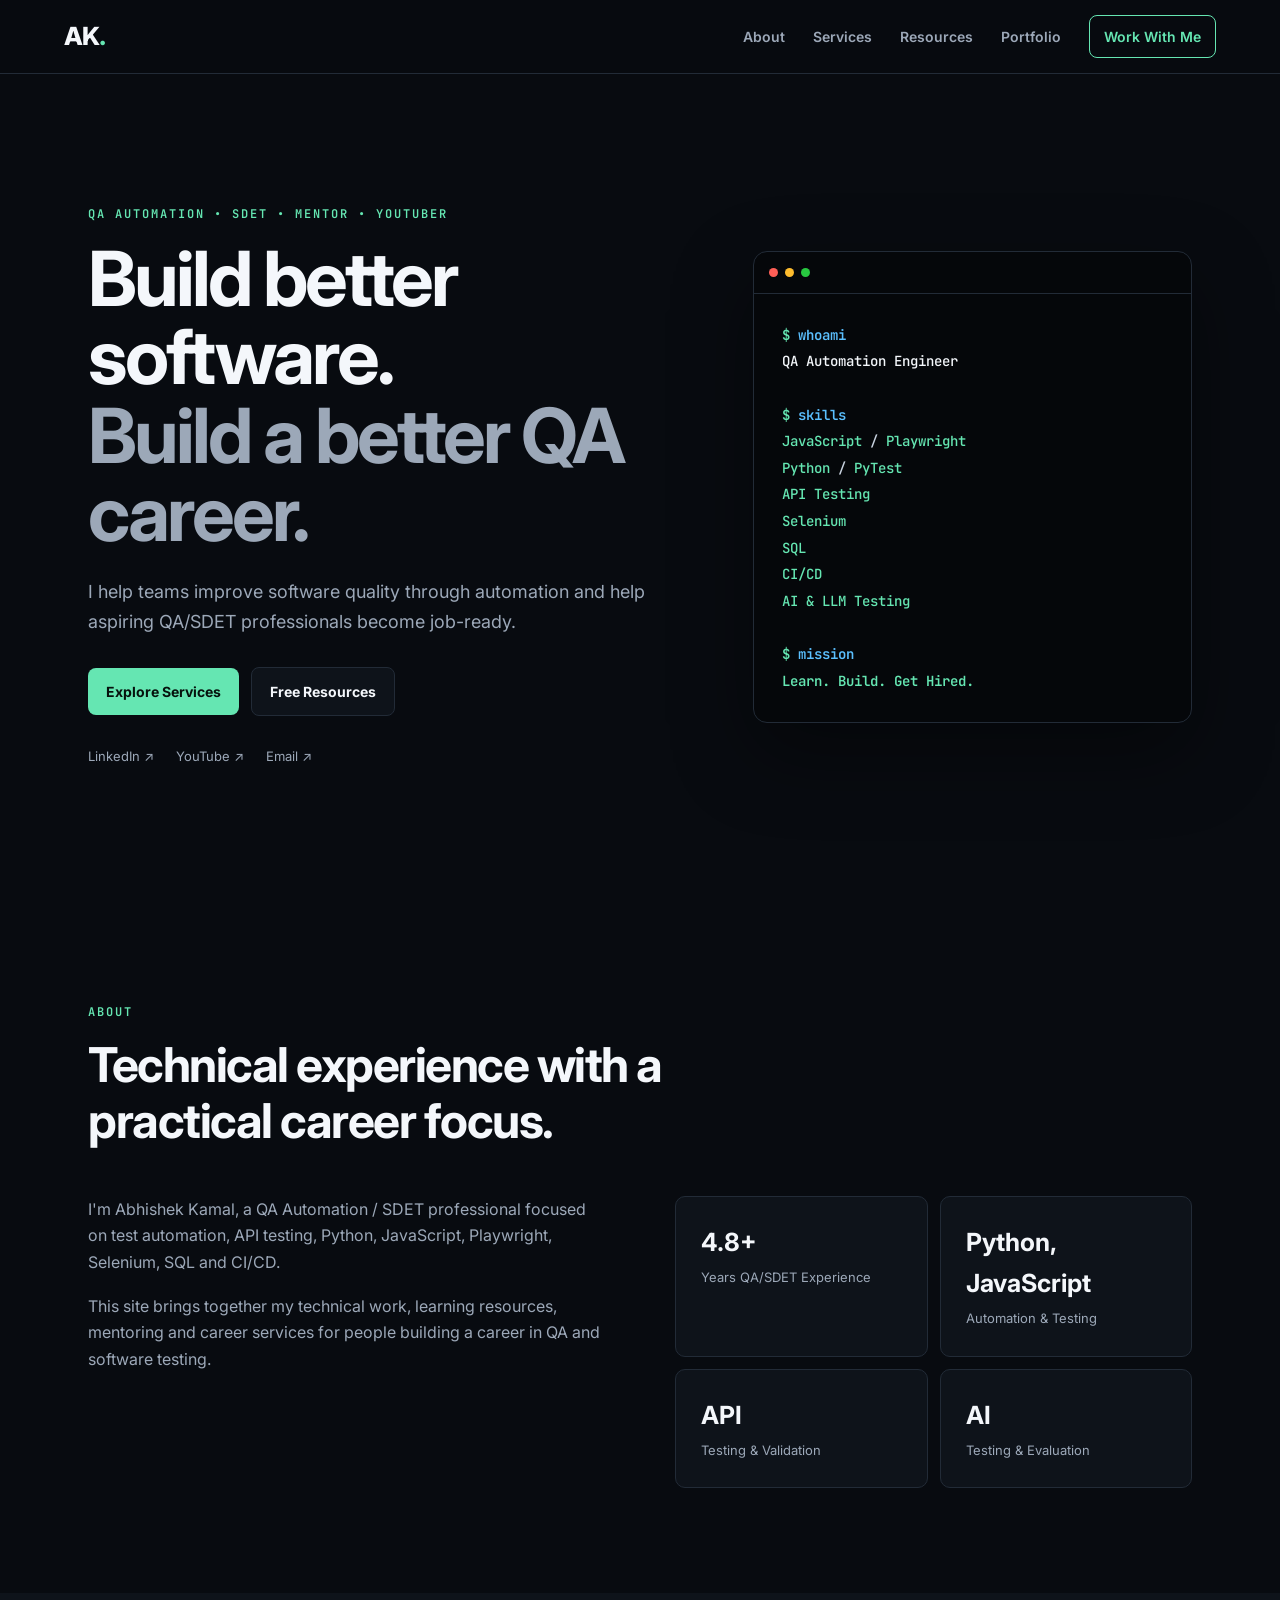
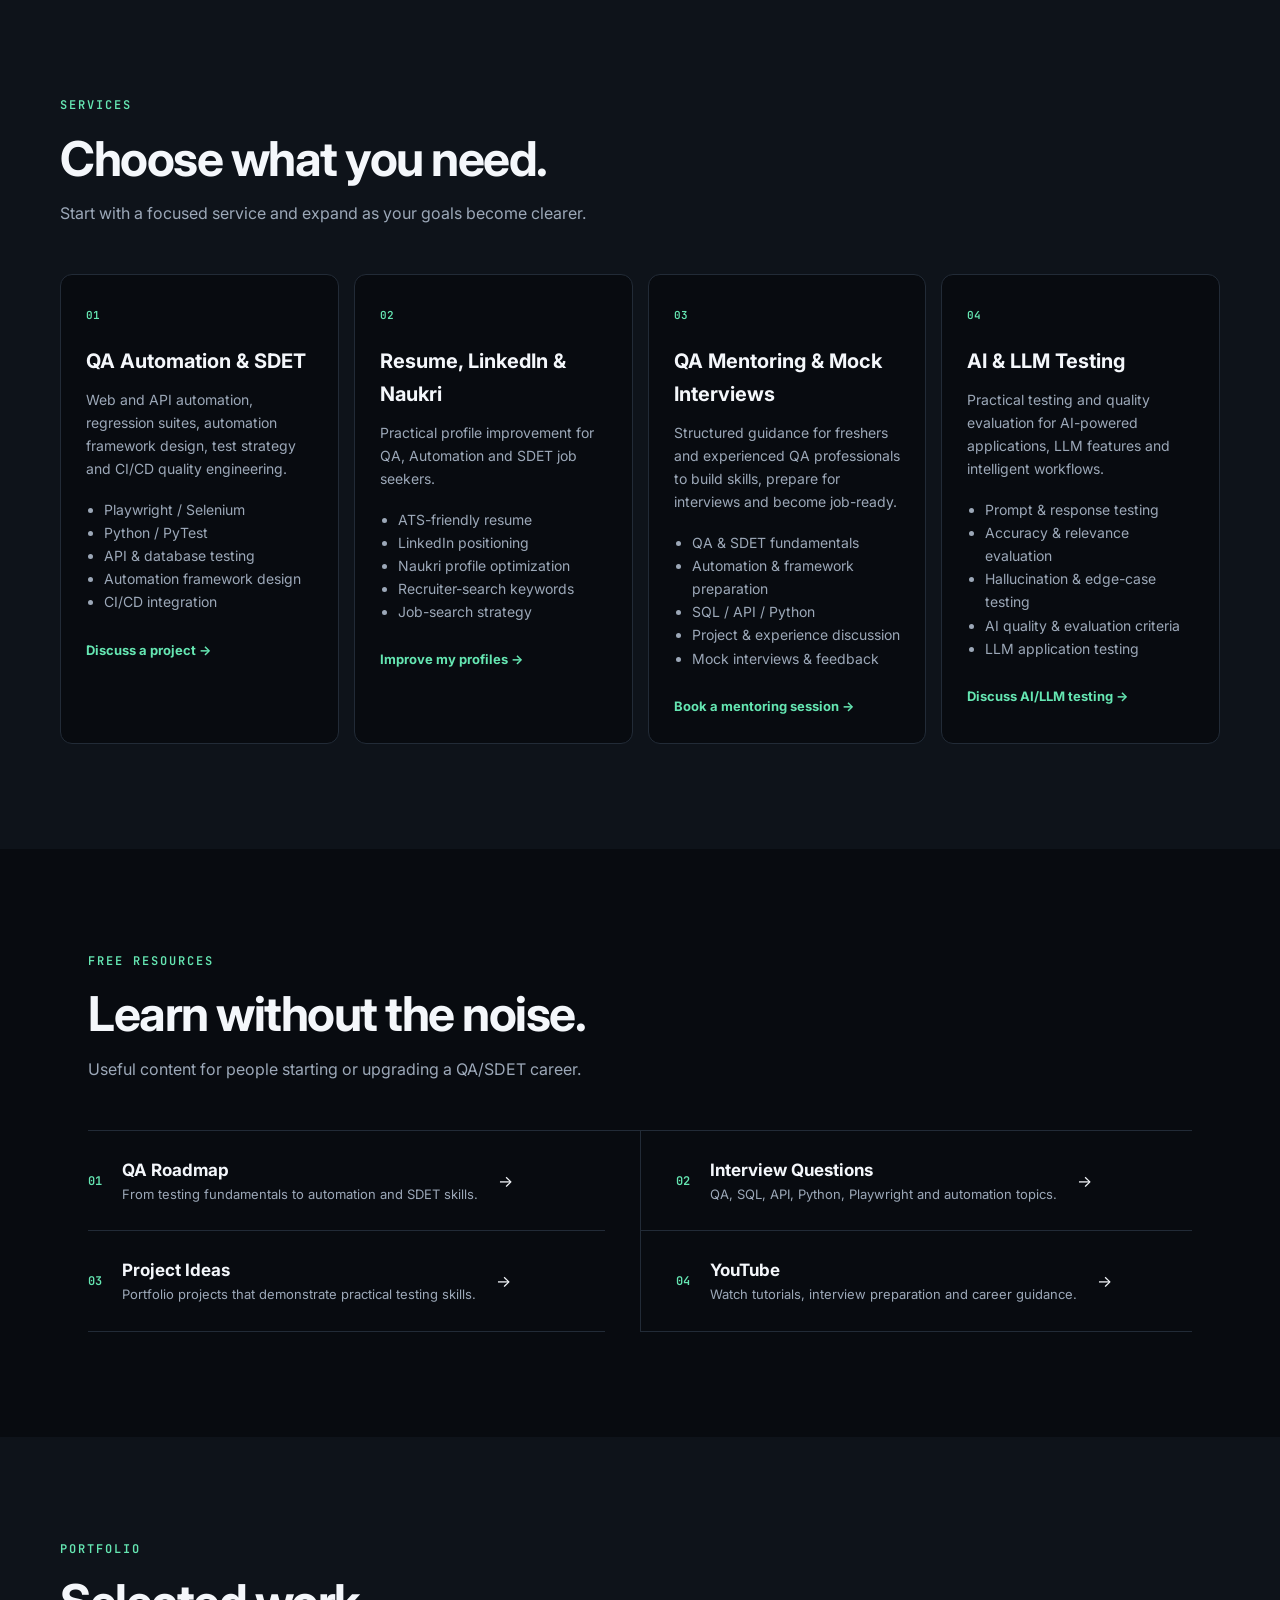
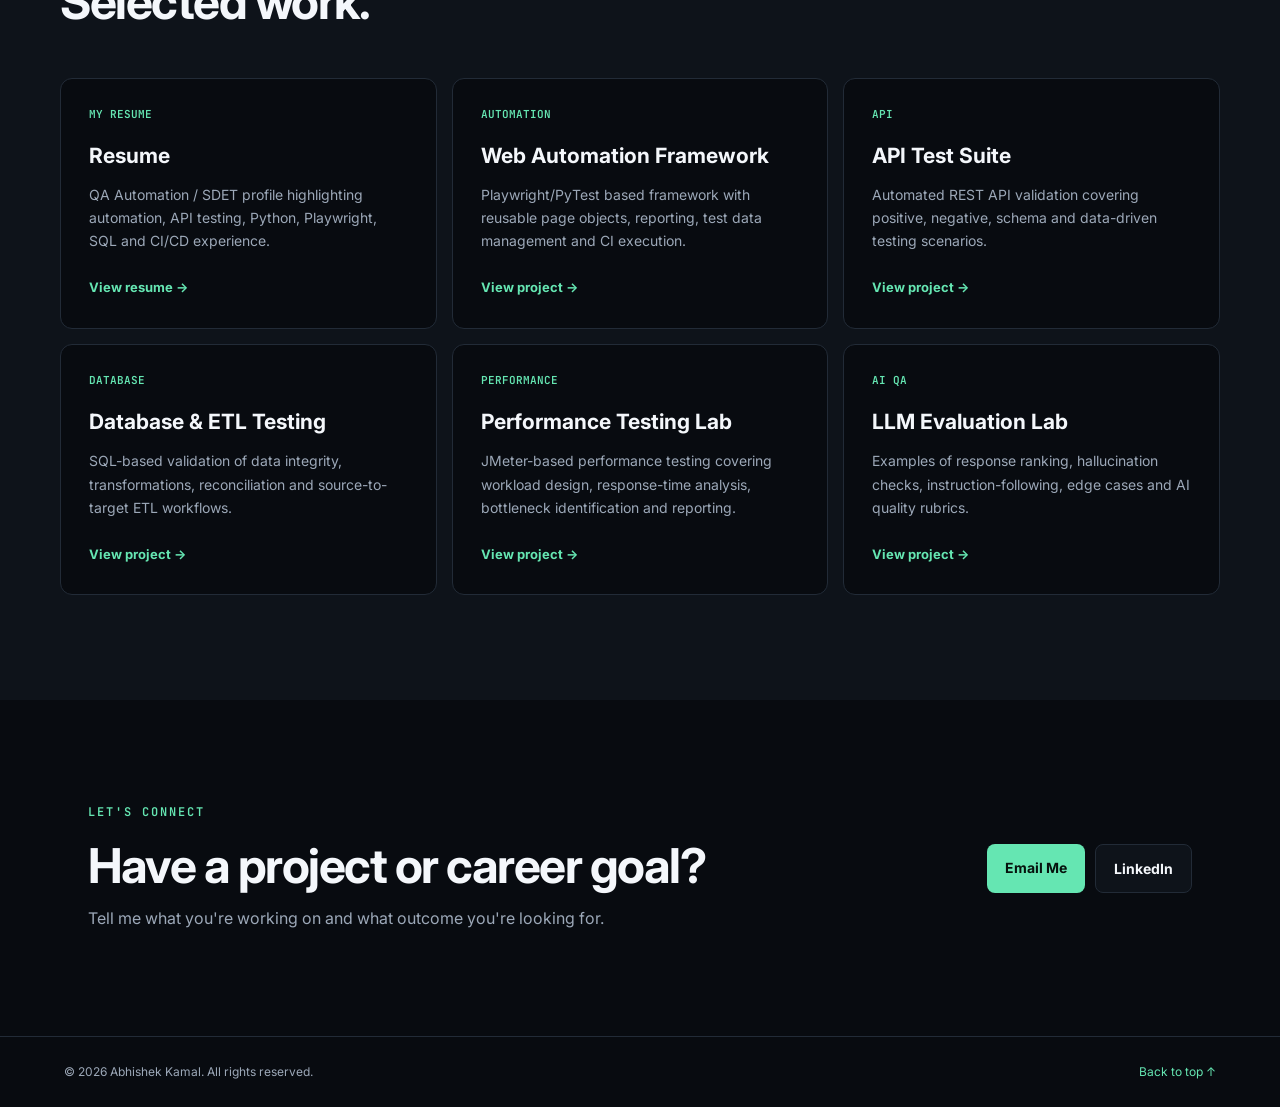
==== commit 81eec123: "removed github link" ====
--- a/index.html
+++ b/index.html
@@ -3,6 +3,15 @@
   <head>
     <meta charset="UTF-8" />
     <meta name="viewport" content="width=device-width, initial-scale=1.0" />
+    <!-- Google tag (gtag.js) -->
+<script async src="https://www.googletagmanager.com/gtag/js?id=G-L5N7RH1ZMT"></script>
+<script>
+  window.dataLayer = window.dataLayer || [];
+  function gtag(){dataLayer.push(arguments);}
+  gtag('js', new Date());
+
+  gtag('config', 'G-L5N7RH1ZMT');
+</script>
     <meta
       name="description"
       content="Abhishek Kamal - QA Automation Engineer, SDET, mentor and career guide."
@@ -43,7 +52,7 @@
             <a href="https://www.linkedin.com/" target="_blank" rel="noopener"
               >LinkedIn ↗</a
             >
-            <a href="https://github.com/abhishek-kamal">Github ↗</a>
+            <!-- <a href="https://github.com/abhishek-kamal">Github ↗</a> -->
             <a
               href="https://www.youtube.com/c/novicemakers_abhishekkamal"
               target="_blank"
@@ -51,7 +60,7 @@
               >YouTube ↗</a
             >
             <a href="mailto:abhishekkamal.dk+official@gmail.com">Email ↗</a>
-            <a href="https://twitter.com/abhishekkamal_">Twitter ↗</a>
+            <!-- <a href="https://twitter.com/abhishekkamal_">Twitter ↗</a> -->
           </div>
         </div>
 
@@ -317,7 +326,7 @@
           </a>
           <a
             class="resource"
-            href="./assets/documents/Abhishek_Kamal_QA_SDET_YouTube_Tutorials_Career_Guide_Master_Guide.pdf"
+            href="https://www.youtube.com/c/novicemakers_abhishekkamal"
             target="_blank"
             rel="noopener"
             ><span>04</span>
